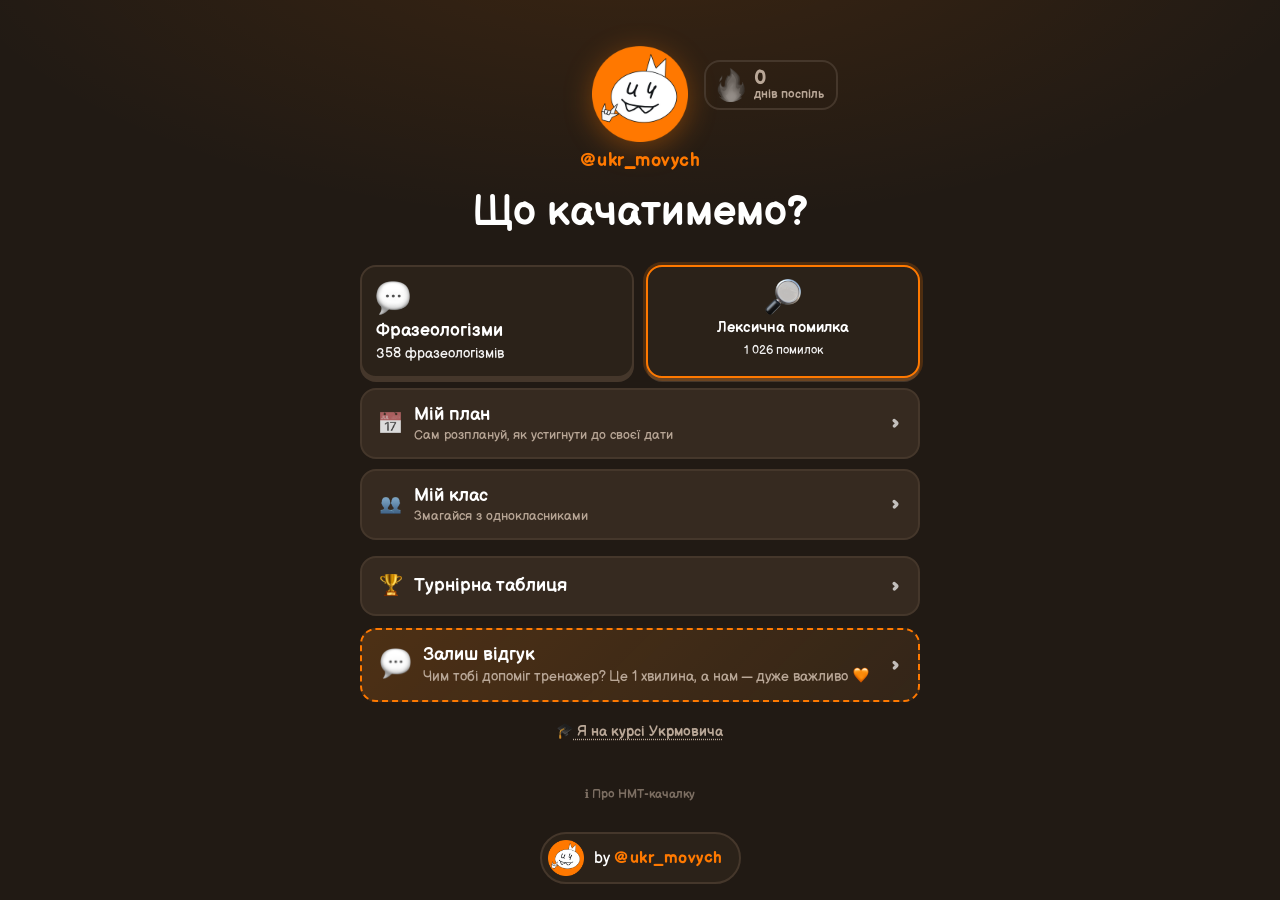
==== index.html @ c123d26d "Шкільна копія НМТ-качалки (фразеологізми й лексична помилка) Co-Authored-By: Claude Opus 5.5 <norepl" ====
<!DOCTYPE html>
<html lang="uk">
<head>
<script src="migrate.js?v=2"></script>
<script src="embed.js?v=20261108a"></script>

<!-- Google tag (gtag.js) -->
<script async src="https://www.googletagmanager.com/gtag/js?id=G-82WP0WEX34"></script>
<script>
  window.dataLayer = window.dataLayer || [];
  function gtag(){dataLayer.push(arguments);}
  gtag('js', new Date());

  gtag('config', 'G-82WP0WEX34');
</script>

<meta charset="UTF-8">
<meta name="google-site-verification" content="UQGJR2olIyMSD8CNBQt844eH-qum6Sc7DRYcRBpVgiw">
<meta name="google-site-verification" content="AZI6Sn9VLC-thI7vBT5KoqjL0RKLs9fznpUw0bc_Occ">
<meta name="viewport" content="width=device-width, initial-scale=1.0, viewport-fit=cover">
<meta name="theme-color" content="#211a14">
<title>НМТ-качалка — тренажери до НМТ: наголоси, лексичні помилки, фразеологізми, дати</title>
  <meta name="description" content="Безкоштовні тренажери до НМТ з української та історії: 233 наголоси, 1026 лексичних помилок, 602 іншомовні слова, 358 фразеологізмів, дати й персоналії. Гра сама нагадує, коли повторити.">
  <link rel="canonical" href="https://ukrmovych.duckdns.org/gym/">
  <meta property="og:type" content="website">
  <meta property="og:site_name" content="НМТ-качалка">
  <meta property="og:title" content="НМТ-качалка — усе, що треба зазубрити до НМТ, в одному телефоні">
  <meta property="og:description" content="Наголоси, лексичні помилки, іншомовні слова, фразеологізми, дати й персоналії з історії. Тренування, повторення вчасно, дуелі з друзями.">
  <meta property="og:url" content="https://ukrmovych.duckdns.org/gym/">
  <meta property="og:image" content="https://ukrmovych.duckdns.org/gym/og.png">
  <meta property="og:image:width" content="1200">
  <meta property="og:image:height" content="675">
  <meta property="og:locale" content="uk_UA">
  <meta name="twitter:card" content="summary_large_image">
  <script type="application/ld+json">{"@context":"https://schema.org","@type":"WebApplication","name":"НМТ-качалка","url":"https://ukrmovych.duckdns.org/gym/","applicationCategory":"EducationalApplication","operatingSystem":"Web, Telegram","inLanguage":"uk","isAccessibleForFree":true,"description":"Тренажери до НМТ з української мови та історії України: наголоси, лексичні помилки, іншомовні слова, фразеологізми, дати й персоналії.","author":{"@type":"Person","name":"ukr_movych"}}</script>
<link rel="icon" type="image/png" href="favicon.png">
<link rel="apple-touch-icon" href="apple-touch-icon.png">
<link rel="preload" href="fonts/balsamiq-sans-cyrillic-700-normal.woff2" as="font" type="font/woff2" crossorigin>
<script async src="https://telegram.org/js/telegram-web-app.js"></script>
<link rel="stylesheet" href="style.css?v=20261108z">
</head>
<body>

  <!-- Меню -->
  <main id="menu" class="screen">
    <div class="menu-logo">
      <img src="logo.png" alt="Логотип ukr_movych" width="96" height="96">
      <a class="handle" href="https://t.me/+GkBggS477tlmODQy" target="_blank" rel="noopener" data-tg-link>@ukr_movych</a>
    </div>
    <h1 class="title">Що качатимемо?</h1>

    <!-- Кнопки ігор малює script.js зі списку GAMES -->
    <button id="btn-rejoin" class="rejoin-btn" hidden>🔄 <span id="rejoin-label">Повернутися в гру · кімната</span> <b id="rejoin-code"></b></button>

    <div id="game-list" class="game-grid"></div>

    <script>
      // ⚡ меню з минулого запуску — одразу, поки вантажиться код (script.js: saveMenuCacheSoon; справжнє меню замінить його)
      try {
        var mcH = /[?&]newbie(&|=|$)/.test(location.search) ? "" : localStorage.getItem("menu_cache");
        if (mcH) {
          var gl = document.getElementById("game-list"); gl.innerHTML = mcH; gl.classList.add("from-cache");
          var slot = gl.querySelector(".myclass-slot"); if (slot) slot.remove(); // «Мій клас» тепер унизу, під «Мій план»
        } else {
          // перший запуск (меню ще не збережене) — напис і анімація збирання меню (script.js menuAssemble)
          document.body.classList.add("first-load");
          document.getElementById("game-list").insertAdjacentHTML("beforebegin", '<p class="gl-loading">Завантажуємо тобі тренажери<span>.</span><span>.</span><span>.</span></p>');
        }
      } catch (e) {}
    </script>
    <button id="btn-plan" class="leaders-btn myclass-btn plan-btn">
      <span aria-hidden="true">📅</span>
      <span class="myclass-label">Мій план<span class="myclass-sub">Сам розплануй, як устигнути до своєї дати</span></span>
      <span class="mode-arrow" aria-hidden="true">›</span>
    </button>

    <button id="btn-myclass" class="leaders-btn myclass-btn">
      <span aria-hidden="true">👥</span>
      <span class="myclass-label">Мій клас<span class="myclass-sub">Змагайся з однокласниками</span></span>
      <span class="mode-arrow" aria-hidden="true">›</span>
    </button>

    <button id="btn-leaders" class="leaders-btn">
      <span aria-hidden="true">🏆</span>
      <span>Турнірна таблиця</span>
      <span class="mode-arrow" aria-hidden="true">›</span>
    </button>

    <button id="btn-feedback" class="feedback-btn">
      <span class="feedback-btn-emoji" aria-hidden="true">💬</span>
      <span class="feedback-btn-text">
        <span id="feedback-btn-title" class="feedback-btn-title">Залиш відгук</span>
        <span id="feedback-btn-sub" class="feedback-btn-sub">Чим тобі допоміг тренажер? Це 1 хвилина, а нам — дуже важливо 🧡</span>
      </span>
      <span class="mode-arrow" aria-hidden="true">›</span>
    </button>
  </main>

  <!-- Відгук -->
  <main id="feedback-screen" class="screen" hidden>
    <header class="top-bar">
      <button id="btn-feedback-back" class="icon-btn" aria-label="В меню">‹ Меню</button>
      <h2 class="screen-title">Твій відгук</h2>
    </header>

    <form id="feedback-form" class="card feedback-card" novalidate>
      <p class="feedback-lead">
        Розкажи, як тобі цей тренажер? Що особливо хочеш виділити? 🧡
      </p>

      <div class="feedback-field">
        <span class="setup-label">Як тобі тренажер?</span>
        <div id="feedback-rating" class="feedback-rating" role="radiogroup" aria-label="Оцінка">
          <button type="button" data-rating="1" role="radio" aria-label="1 з 5">😕</button>
          <button type="button" data-rating="2" role="radio" aria-label="2 з 5">😐</button>
          <button type="button" data-rating="3" role="radio" aria-label="3 з 5">🙂</button>
          <button type="button" data-rating="4" role="radio" aria-label="4 з 5">😃</button>
          <button type="button" data-rating="5" role="radio" aria-label="5 з 5">🤩</button>
        </div>
      </div>

      <label class="feedback-field">
        <span class="setup-label">Твій відгук</span>
        <textarea id="feedback-text" rows="5" maxlength="2000"
          placeholder="Наприклад: «За тиждень вивчила всі наголоси, а дуелі з подругою — це взагалі топ!»"></textarea>
      </label>
      <div class="feedback-chips" aria-label="Підказки, з чого почати">
        <button type="button" class="chip">Найбільше сподобалось…</button>
        <button type="button" class="chip">До НМТ мені допомогло…</button>
        <button type="button" class="chip">Від інших тренажерів відрізняється тим, що…</button>
        <button type="button" class="chip">Раджу друзям, бо…</button>
      </div>

      <div class="feedback-field">
        <span class="setup-label">Хто ти?</span>
        <div id="feedback-role" class="seg seg-wrap" role="radiogroup" aria-label="Хто ти">
          <button type="button" data-role="student" role="radio">🎒 Учень / учениця</button>
          <button type="button" data-role="teacher" role="radio">👩‍🏫 Вчитель / ка</button>
          <button type="button" data-role="parent" role="radio">👨‍👩‍👧 Батьки</button>
          <button type="button" data-role="other" role="radio">✨ Інше</button>
        </div>
      </div>

      <label class="feedback-field">
        <span class="setup-label">Як тебе підписати? <span class="optional">(необов'язково)</span></span>
        <input id="feedback-name" type="text" maxlength="40" autocomplete="given-name" placeholder="Наприклад: Оля, 11 клас, Львів">
      </label>

      <label class="feedback-check">
        <input id="feedback-publish" type="checkbox" checked>
        <span>Можна показати мій відгук іншим (наприклад, на сторінці тренажера чи в соцмережах ukr_movych)</span>
      </label>

      <label id="feedback-contact-row" class="feedback-check" hidden>
        <input id="feedback-contact" type="checkbox">
        <span>Можна написати мені в Telegram (<span id="feedback-username"></span>), якщо будуть питання</span>
      </label>

      <p id="feedback-status" class="submit-status" role="status"></p>
      <button id="btn-feedback-send" class="btn-primary" type="submit">Надіслати відгук</button>
    </form>

    <section id="feedback-thanks" class="card feedback-card feedback-thanks" hidden>
      <div class="over-emoji" aria-hidden="true">🧡</div>
      <h3>Дякуємо!</h3>
      <p>Твій відгук уже в нас. Саме такі слова надихають робити тренажер ще кращим.</p>
      <button id="btn-feedback-done" class="btn-primary" type="button">Повернутися в меню</button>
    </section>
  </main>

  <!-- Гра -->
  <main id="game" class="screen" hidden>
    <header class="top-bar">
      <button id="btn-menu" class="icon-btn" aria-label="В меню">‹ Меню</button>
      <span id="lives" class="lives" aria-label="Життя"></span>
      <span id="score" class="score">0</span>
    </header>

    <div id="progress" class="progress" hidden>
      <div class="progress-track"><div id="progress-fill" class="progress-fill"></div></div>
      <p id="level-line" class="level-line" hidden></p>
    </div>

    <section class="card">
      <a class="brand-tag" href="https://t.me/+GkBggS477tlmODQy" target="_blank" rel="noopener" data-tg-link><img src="logo.png" alt="" width="28" height="28"><span>@ukr_movych</span></a>
      <p id="question" class="question"></p>
      <div id="sentence" class="sentence" hidden></div>
      <div id="answers" class="answers"></div>
      <p id="feedback" class="feedback" aria-live="polite"></p>
    </section>

    <div class="game-nav">
      <button id="btn-game-prev" class="btn-back" type="button" hidden>‹ Попереднє</button>
    </div>

    <p id="test-note" class="test-note" hidden>
      🧪 Розділ працює в тестовому режимі: деякі речення ще потребують доопрацювання.
    </p>

    <p id="hint" class="hint"></p>
  </main>

  <!-- Рандомний тест НМТ (PRO): логіка — nmt-test.js -->
  <main id="nmttest" class="screen" hidden>
    <header class="top-bar">
      <button id="btn-nmt-menu" class="icon-btn" aria-label="В меню">‹ Меню</button>
      <span id="nmt-score" class="score nmt-score">0 з 0</span>
      <button id="btn-nmt-finish" class="icon-btn">Завершити</button>
    </header>
    <section id="nmt-play" class="card nmt-card">
      <p id="nmt-review" class="nmt-review" hidden>👀 Попереднє завдання</p>
      <span id="nmt-topic" class="nmt-topic"></span>
      <div id="nmt-question" class="nmt-question"></div>
      <div id="nmt-answers" class="answers"></div>
      <p id="nmt-feedback" class="feedback" aria-live="polite"></p>
      <button id="btn-nmt-next" class="btn-primary" hidden>Наступне завдання →</button>
      <div class="nmt-nav">
        <button id="btn-nmt-prev" class="btn-back" type="button" hidden>‹ Попереднє</button>
        <button id="btn-nmt-return" class="btn-back" type="button" hidden>До поточного ›</button>
      </div>
      <p id="nmt-source" class="nmt-source"></p>
    </section>
    <section id="nmt-result" class="card nmt-card" hidden>
      <h2 class="nmt-result-title">Результат</h2>
      <p id="nmt-result-score" class="nmt-result-score"></p>
      <p id="nmt-result-best" class="nmt-result-best"></p>
      <h3 id="nmt-mistakes-title" class="nmt-mistakes-title">Помилки</h3>
      <div id="nmt-mistakes" class="nmt-mistakes"></div>
      <div class="over-actions">
        <button id="btn-nmt-again" class="btn-primary">Ще раз</button>
        <button id="btn-nmt-result-menu" class="btn-secondary">У меню</button>
      </div>
    </section>
  </main>

  <!-- Наголоси: вибір режиму -->
  <main id="modes" class="screen" hidden>
    <header class="top-bar">
      <button id="btn-modes-back" class="icon-btn" aria-label="В меню">‹ Меню</button>
      <h2 id="modes-title" class="screen-title">Наголоси</h2>
    </header>

    <p class="modes-lead">Обери режим</p>

    <!-- Спецтеми (доступ за посиланням з вебінару): які слова в марафоні й онлайн-іграх -->
    <div id="topic-picker" class="topic-picker" hidden></div>

    <!-- Тренування — першим, марафон — другим (власниця, 08.11.2026) -->
    <section id="groups-panel" class="mode-panel collapsible" data-panel="groups">
      <button class="mode-head mode-toggle" type="button" aria-expanded="false" aria-controls="groups-body">
        <span class="mode-num">1</span>
        <span class="mode-head-text">
          <span class="mode-title">🎯 Тренування</span>
          <span class="mode-desc">Групи по ~15 слів, без життів, з роботою над помилками</span>
          <span id="groups-progress" class="mode-progress"></span>
        </span>
        <span class="mode-chevron" aria-hidden="true">›</span>
      </button>
      <div id="groups-body" class="mode-body">
      <div id="group-list" class="group-grid"></div>
      <p class="group-legend">
        <span class="legend-item"><span class="legend-dot legend-new"></span> не розпочато</span>
        <span class="legend-item"><span class="legend-dot legend-mid"></span> є над чим попрацювати</span>
        <span class="legend-item"><span class="legend-dot legend-done"></span> вивчено</span>
        <span class="legend-item">блякне — знання згасають · 🔁 — час повторити</span>
      </p>
      </div>
    </section>

    <section class="mode-panel">
      <div class="mode-head">
        <span class="mode-num">2</span>
        <span class="mode-head-text">
          <span class="mode-title">🏁 Марафон</span>
          <span id="marathon-desc" class="mode-desc">Усі 233 слова · 3 життя · турнірна таблиця</span>
        </span>
      </div>
      <button id="btn-marathon" class="btn-primary mode-start">
        Почати марафон
        <span id="marathon-best" class="mode-best" data-best="naholosy"></span>
      </button>
      <button id="btn-marathon-endless" class="btn-secondary mode-start endless-start" hidden>
        ♾ Без обмеження життів
        <span class="mode-best">PRO · бали не йдуть у турнірну таблицю</span>
      </button>
    </section>

    <section class="mode-panel collapsible" data-panel="duel">
      <button class="mode-head mode-toggle" type="button" aria-expanded="false" aria-controls="duel-body">
        <span id="duel-num" class="mode-num">3</span>
        <span class="mode-head-text">
          <span class="mode-title">⚔️ Дуель</span>
          <span id="duel-desc" class="mode-desc">2–4 гравці: хто перший натисне правильний наголос</span>
        </span>
        <span class="mode-chevron" aria-hidden="true">›</span>
      </button>
      <div id="duel-body" class="mode-body">

      <div class="duel-setup">
        <div class="setup-controls">
          <div class="setup-row">
            <span class="setup-label">Гравців</span>
            <div id="duel-players" class="seg" role="radiogroup" aria-label="Кількість гравців">
              <button data-n="2" role="radio">2</button>
              <button data-n="3" role="radio">3</button>
              <button data-n="4" role="radio">4</button>
            </div>
          </div>
          <div class="setup-row">
            <span class="setup-label">Екран</span>
            <div id="duel-layout" class="seg" role="radiogroup" aria-label="Як лежить екран">
              <button data-layout="table" role="radio">📱 На столі</button>
              <button data-layout="wall" role="radio">🖥 На стіні</button>
            </div>
          </div>
          <div id="duel-teams-row" class="setup-row" hidden>
            <span class="setup-label">Гра</span>
            <div id="duel-teams" class="seg" role="radiogroup" aria-label="Кожен сам за себе чи командами">
              <button data-teams="0" role="radio">👤 Кожен сам</button>
              <button data-teams="1" role="radio">👥 Команди</button>
            </div>
          </div>
          <div class="setup-row">
            <span class="setup-label">Очок для перемоги</span>
            <div id="duel-target" class="seg" role="radiogroup" aria-label="До скількох очок">
              <button data-target="10" role="radio">10</button>
              <button data-target="20" role="radio">20</button>
              <button data-target="50" role="radio">50</button>
            </div>
          </div>
          <p id="duel-hint" class="setup-hint"></p>
        </div>
        <div id="duel-preview" class="duel-preview" aria-hidden="true"></div>
      </div>

      <button id="btn-duel" class="btn-primary">Почати дуель</button>
      </div>
    </section>

    <section id="online-panel" class="mode-panel collapsible" data-panel="online">
      <button class="mode-head mode-toggle" type="button" aria-expanded="false" aria-controls="online-body-panel">
        <span id="online-num" class="mode-num">4</span>
        <span class="mode-head-text">
          <span class="mode-title">🌐 Онлайн з друзями</span>
          <span id="online-desc" class="mode-desc">Кожен на своєму телефоні: дуель, спринт, гра для класу</span>
        </span>
        <span class="mode-chevron" aria-hidden="true">›</span>
      </button>
      <div id="online-body-panel" class="mode-body">
      <p class="mode-note">Створи кімнату й надішли друзям код, посилання або QR-код.</p>
      <div class="online-modes">
        <button class="online-mode-btn" data-mode="duel">
          <span class="om-title">⚔️ Онлайн-дуель</span>
          <span id="online-duel-desc" class="om-desc">Удвох. Однакове слово — хто правильно й швидше, тому бал</span>
        </button>
        <button class="online-mode-btn" data-mode="sprint">
          <span id="online-sprint-title" class="om-title">⏱ Спринт 60 секунд</span>
          <span id="online-sprint-desc" class="om-desc">2–10 гравців. Хто дасть більше правильних відповідей за хвилину</span>
        </button>
        <button class="online-mode-btn" data-mode="class">
          <span class="om-title">🏫 Гра для класу</span>
          <span class="om-desc">Учитель веде гру на проєкторі, учні відповідають з телефонів</span>
        </button>
      </div>
      <button id="btn-online-join" class="btn-secondary">🔑 Маю код — приєднатися</button>
      </div>
    </section>
  </main>

  <!-- Онлайн: вміст малює online.js -->
  <main id="online" class="screen" hidden>
    <header class="top-bar">
      <button id="btn-online-back" class="icon-btn" aria-label="Вийти">‹ Вийти</button>
      <h2 id="online-title" class="screen-title">Онлайн</h2>
    </header>
    <div id="online-body" class="online-body"></div>
  </main>

  <!-- Дуель: поле малює script.js (2–4 гравці, на столі або на стіні) -->
  <main id="duel" class="duel" hidden>
    <div id="duel-board" class="duel-board"></div>
  </main>

  <!-- Результат тренування -->
  <main id="train-over" class="screen" hidden>
    <section class="card over-card">
      <img class="over-logo" src="logo.png" alt="Логотип ukr_movych" width="80" height="80">
      <h2 id="train-title"></h2>
      <p class="over-score"><span id="train-score"></span></p>
      <p id="train-sub" class="over-best"></p>

      <div class="over-actions">
        <button id="btn-fix-mistakes" class="btn-primary"></button>
        <button id="btn-train-next" class="btn-primary"></button>
        <button id="btn-train-again" class="btn-secondary">Ще раз цю групу</button>
        <button id="btn-train-groups" class="btn-secondary over-small">До груп</button>
      </div>
    </section>

    <section id="train-mistakes" class="card mistakes" hidden>
      <h3>Слова для повторення</h3>
      <ul id="train-mistakes-list" class="mistakes-list"></ul>
    </section>
  </main>

  <!-- Кінець гри -->
  <main id="over" class="screen" hidden>
    <section class="card over-card">
      <img class="over-logo" src="logo.png" alt="Логотип ukr_movych" width="80" height="80">
      <h2>Гру закінчено!</h2>
      <p class="over-score"><span id="over-score">0</span></p>
      <p id="over-best" class="over-best"></p>
      <p id="over-class" class="over-class" hidden></p>

      <form id="submit-form" class="submit-form" hidden>
        <label for="player-name">Твоє ім'я для турнірної таблиці</label>
        <div class="submit-row">
          <input id="player-name" type="text" maxlength="20" autocomplete="nickname" placeholder="Наприклад, Оксана">
          <button type="submit" class="btn-primary btn-small">Зберегти</button>
        </div>
        <p id="submit-status" class="submit-status" aria-live="polite"></p>
      </form>

      <div class="over-actions">
        <button id="btn-again" class="btn-primary">Ще раз</button>
        <button id="btn-over-menu" class="btn-secondary">В меню</button>
      </div>
    </section>

    <section id="mistakes" class="card mistakes" hidden>
      <h3>Твої помилки</h3>
      <ul id="mistakes-list" class="mistakes-list"></ul>
    </section>
  </main>

  <!-- Турнірна таблиця -->
  <main id="leaders" class="screen" hidden>
    <header class="top-bar">
      <button id="btn-leaders-back" class="icon-btn" aria-label="В меню">‹ Меню</button>
      <h2 class="screen-title">Турнірна таблиця</h2>
    </header>

    <div class="tabs" role="tablist">
      <button class="tab active" data-game="naholosy" role="tab">Наголоси</button>
      <button class="tab" data-game="leksychna" role="tab">Лексична</button>
      <button class="tab" data-game="klychnyi" role="tab">Кличний</button>
    </div>

    <section class="card">
      <ol id="leaders-list" class="leaders-list"></ol>
      <p id="leaders-status" class="leaders-status"></p>
    </section>

    <button id="btn-leaders-play" class="btn-primary leaders-play">🏁 Грати</button>

    <button id="btn-leaders-class" class="leaders-btn myclass-btn">
      <span aria-hidden="true">👥</span>
      <span>Таблиця мого класу</span>
      <span class="mode-arrow" aria-hidden="true">›</span>
    </button>
  </main>

  <!-- 👥 Мій клас: логіка — myclass.js -->
  <main id="myclass" class="screen" hidden>
    <header class="top-bar">
      <button id="btn-myclass-back" class="icon-btn" aria-label="В меню">‹ Меню</button>
      <h2 class="screen-title">👥 Мій клас</h2>
    </header>
    <div id="myclass-body"></div>
  </main>

  <!-- Святкування -->
  <div id="celebrate" class="modal" hidden>
    <div class="modal-card">
      <div class="over-emoji" aria-hidden="true">🏆</div>
      <h2>Неймовірно!</h2>
      <p id="celebrate-text"></p>
      <button id="btn-continue" class="btn-primary">Грати далі</button>
      <a class="brand-tag brand-tag-bottom" href="https://t.me/+GkBggS477tlmODQy" target="_blank" rel="noopener" data-tg-link><img src="logo.png" alt="" width="28" height="28"><span>@ukr_movych</span></a>
    </div>
  </div>
  <div id="confetti" class="confetti" aria-hidden="true"></div>

  <!-- «Скоро» -->
  <div id="soon" class="modal" hidden>
    <div class="modal-card">
      <div class="over-emoji" aria-hidden="true">🚧</div>
      <h2 id="soon-title"></h2>
      <p>Скоро тут з'явиться топовий тренажер — слідкуй!</p>
      <a class="brand-tag brand-tag-soon" href="https://t.me/+GkBggS477tlmODQy" target="_blank" rel="noopener" data-tg-link><img src="logo.png" alt="" width="28" height="28"><span>@ukr_movych</span></a>
      <button id="btn-soon-ok" class="btn-primary">Чекаю!</button>
    </div>
  </div>

  <!-- Доступ до спецтеми за посиланням з вебінару -->
  <div id="topic-modal" class="modal" hidden>
    <div class="modal-card">
      <div id="topic-modal-emoji" class="over-emoji" aria-hidden="true">🎉</div>
      <h2 id="topic-modal-title"></h2>
      <p id="topic-modal-text"></p>
      <a id="btn-topic-open" class="btn-primary pro-buy" href="#" hidden>Відкрити в Telegram</a>
      <button id="btn-topic-go" class="btn-primary" hidden>До тренування →</button>
      <button id="btn-topic-close" class="btn-secondary">Закрити</button>
    </div>
  </div>

  <!-- «‹ Попереднє»: копія картки попереднього завдання (лише для перегляду) -->
  <div id="prev-modal" class="modal" hidden>
    <div class="modal-card prev-modal-card">
      <p class="nmt-review">👀 Попереднє завдання</p>
      <div id="prev-content" class="prev-content"></div>
      <button id="btn-prev-close" class="btn-secondary">До поточного ›</button>
    </div>
  </div>

  <div id="pro" class="modal" hidden>
    <div class="modal-card">
      <div class="pro-intro">
      <div class="over-emoji" aria-hidden="true">🦆</div>
      <h2 id="pro-title"></h2>
      <p id="pro-text"></p>
      </div>
      <a id="btn-pro-buy" class="btn-primary pro-buy" href="#" target="_blank" rel="noopener"></a>
      <button id="btn-pro-check" class="btn-secondary">Я вже в Спільноті ✓</button>
      <p id="pro-status" class="pro-status" aria-live="polite"></p>
      <button id="btn-pro-help" class="pro-help-link" type="button" hidden>Підписка є, а доступу немає?</button>
      <div id="pro-help" class="pro-help" hidden>
        <h2>Підписка є, а доступу немає?</h2>
        <p>Буває, що Telegram не дає автоматично додати тебе в канал. Напиши Укрмовичу — і тобі відкриють доступ вручну.</p>
        <textarea id="pro-help-text" maxlength="1000" rows="3" placeholder="Що сталося? (необов'язково)"></textarea>
        <button id="btn-pro-report" class="btn-primary">Повідомити Укрмовича</button>
      </div>
      <div id="pro-done" class="pro-help" hidden>
        <p>Дякуємо! Укрмович отримав твоє повідомлення 💛 З тобою зв'яжуться в Telegram якнайшвидше — протягом 24 годин.</p>
      </div>
      <button id="btn-pro-close" class="btn-secondary">Закрити</button>
    </div>
  </div>

  <!-- 🔎 Про качалку — текст для пошуку Google (власниця, 08.11.2026): згорнутий рядок унизу меню, розгортається натисканням -->
  <details class="seo-about">
    <summary>ℹ️ Про НМТ-качалку</summary>
    <p>Безкоштовні тренажери до НМТ з української мови та історії України: наголоси (усі 233 слова програми), лексичні помилки (1026 — у словосполученнях і реченнях, як на НМТ), іншомовні слова, фразеологізми, кличний відмінок, числівники, дати й персоналії з історії. Слова поділено на групи, а гра сама підказує, коли повторити вивчене, щоб до іспиту нічого не забулося. Можна змагатися з друзями й класом.</p>
    <p><a href="naholosy-nmt.html">Наголоси НМТ — повний перелік</a> · <a href="leksychni-pomylky-nmt.html">Лексичні помилки НМТ</a> · <a href="pamyat.html">Як працює забування</a></p>
  </details>

  <footer>
    <a class="brand" href="https://t.me/+GkBggS477tlmODQy" target="_blank" rel="noopener" data-tg-link>
      <img src="logo.png" alt="" width="36" height="36">
      <span>by <b>@ukr_movych</b></span>
    </a>
  </footer>

  <script src="mirror-config.js"></script>
  <script src="leaderboard-config.js?v=20261020a"></script>
  <script src="inshe-counts.js?v=20261108j"></script> <!-- числа «Іншого»: перераховує deploy.yml (tools/inshe-counts.js) -->
  <script type="text/plain" data-pro src="klychnyi-data.js?v=20261107v"></script>
  <script type="text/plain" data-pro src="chyslivnyky-data.js?v=20261107a"></script>
  <script type="text/plain" data-pro src="frazeo-data.js?v=20261107o"></script>
  <script type="text/plain" data-pro src="frazeo-nmt-data.js?v=20261108c"></script>
  <script type="text/plain" data-pro src="frazeo-options.js?v=20261108a"></script>
  <script type="text/plain" data-pro src="frazeo-s30.js?v=20261108c"></script> <!-- 💬 четвірки й по ~30 речень на фразеологізм -->
  <script src="topics.js?v=20261020a"></script>
  <script type="text/plain" data-pro src="slovospoluch-data.js?v=20261108i"></script>
  <script type="text/plain" data-code src="slovo-free-data.js?v=20261108f"></script>
  <script type="text/plain" data-pro src="leks-data.js?v=202611081900"></script>
  <script type="text/plain" data-pro src="inshomovni-data.js?v=20261107q"></script>
  <script type="text/plain" data-pro src="inshomovni-notes.js?v=20261105b"></script>
  <script type="text/plain" data-code src="klych-rules.js?v=20261107v"></script>
  <script type="text/plain" data-code src="script.js?v=20261108v"></script>
  <script type="text/plain" data-code src="bot-gate.js?v=20261108b"></script> <!-- 🤖 мініапка — лише підписаним на @ukrmovych_bot -->
  <script type="text/plain" data-code src="slovospoluch.js?v=20261107a"></script>
  <script type="text/plain" data-code src="inshomovni.js?v=20261108b"></script>
  <script type="text/plain" data-code src="groups.js?v=20261108d"></script>
  <script type="text/plain" data-code src="memory.js?v=20261108d"></script>
  <script type="text/plain" data-code src="group-tree.js?v=20261108b"></script>
  <script type="text/plain" data-code src="leks-free-data.js?v=20261108f"></script>
  <script type="text/plain" data-code src="leks.js?v=20261108c"></script>
  <script type="text/plain" data-code src="leks-menu.js?v=20261108a"></script> <!-- 🔎 одна плитка «Лексична помилка» → вибір -->
  <script type="text/plain" data-code src="streak.js?v=20261108d"></script> <!-- 🔥 вогник — дні поспіль -->
  <script type="text/plain" data-code src="countdown.js?v=20261108f"></script> <!-- 🚀 відлік до відкриття 15.11 20:30 -->
  <script type="text/plain" data-code src="inshe.js?v=20261108h"></script>
  <script type="text/plain" data-code src="feedback-reply.js?v=20261101a"></script>
  <script type="text/plain" data-code src="game-time.js?v=20261104a"></script>
  <script type="text/plain" data-code src="course.js?v=20261104b"></script>
  <script type="text/plain" data-code src="course-sync.js?v=20261107b"></script>
  <script type="text/plain" data-code src="online.js?v=20261108b"></script>
  <script type="text/plain" data-code src="nmt-test.js?v=20261107i"></script>
  <script type="text/plain" data-code src="myclass.js?v=20261108g"></script>
  <script type="text/plain" data-code src="upsell.js?v=20261108c"></script>
  <script type="text/plain" data-code src="snapshot.js?v=20261108a"></script>
  <script type="text/plain" data-code src="tester.js?v=20261104b"></script>
  <script type="text/plain" data-code src="pro-devices.js?v=20261104a"></script>
  <script type="text/plain" data-code src="plan.js?v=20261105f"></script>
  <script type="text/plain" data-code src="wordlist.js?v=20261108c"></script>
  <script type="text/plain" data-code src="hw-mode.js?v=20261108e"></script>
  <script type="text/plain" data-code src="hw-debt.js?v=20261108c"></script>
  <script type="text/plain" data-code src="go.js?v=20261108d"></script>
  <script type="text/plain" data-code src="demo/groups.js?v=20261107a"></script>
  <script type="text/plain" data-code src="demo.js?v=20261107q"></script>
  <script type="text/plain" data-code src="free-nudge.js?v=20261107a"></script>
  <script type="text/plain" data-code src="leaders-play.js?v=20261107a"></script> <!-- 🏁 «Грати» в турнірній таблиці --> <!-- 🦆 заклики до Спільноти в безкоштовних іграх -->
  <!-- 🔒 loader.js вантажить скрипти вище по черзі; дані PRO-ігор — лише тим, кому можна (функція pro-data) -->
  <script src="emoji.js?v=20261108c"></script> <!-- 😀 смайлики як у Telegram (на iPhone/Mac — рідні) -->
  <script src="loader.js?v=20261108l"></script>

</body>
</html>
---- style.css ----
/* Шрифт з кирилицею (Comic Neue її не має, тому на телефонах був стандартний шрифт) */
@font-face {
  font-family: 'Balsamiq Sans';
  font-style: normal;
  font-weight: 400;
  font-display: swap;
  src: url(fonts/balsamiq-sans-cyrillic-400-normal.woff2) format('woff2');
  unicode-range: U+0301, U+0400-045F, U+0490-0491, U+04B0-04B1, U+2116;
}
@font-face {
  font-family: 'Balsamiq Sans';
  font-style: normal;
  font-weight: 700;
  font-display: swap;
  src: url(fonts/balsamiq-sans-cyrillic-700-normal.woff2) format('woff2');
  unicode-range: U+0301, U+0400-045F, U+0490-0491, U+04B0-04B1, U+2116;
}
@font-face {
  font-family: 'Balsamiq Sans';
  font-style: normal;
  font-weight: 400;
  font-display: swap;
  src: url(fonts/balsamiq-sans-latin-400-normal.woff2) format('woff2');
  unicode-range: U+0000-00FF, U+0131, U+0152-0153, U+02BB-02BC, U+02C6, U+02DA, U+02DC, U+0304, U+0308, U+0329, U+2000-206F, U+20AC, U+2122, U+2191, U+2193, U+2212, U+2215, U+FEFF, U+FFFD;
}
@font-face {
  font-family: 'Balsamiq Sans';
  font-style: normal;
  font-weight: 700;
  font-display: swap;
  src: url(fonts/balsamiq-sans-latin-700-normal.woff2) format('woff2');
  unicode-range: U+0000-00FF, U+0131, U+0152-0153, U+02BB-02BC, U+02C6, U+02DA, U+02DC, U+0304, U+0308, U+0329, U+2000-206F, U+20AC, U+2122, U+2191, U+2193, U+2212, U+2215, U+FEFF, U+FFFD;
}

:root {
  --bg: #211a14;
  --surface: #2b2219;
  --surface-2: #362a20;
  --line: #45372b;
  --brown: #574435;
  --orange: #FF7900;
  --orange-dark: #d96700;
  --green: #4CAF50;
  --red: #e0533d;
  --text: #ffffff;
  --muted: #b9a797;
  --radius: 16px;
  --font: 'Balsamiq Sans', 'Comic Sans MS', 'Comic Neue', system-ui, sans-serif;
}

*,
*::before,
*::after {
  box-sizing: border-box;
}

html {
  -webkit-text-size-adjust: 100%;
}

body {
  margin: 0;
  min-height: 100vh;
  min-height: 100dvh;
  display: flex;
  flex-direction: column;
  align-items: center;
  padding:
    max(16px, env(safe-area-inset-top))
    max(16px, env(safe-area-inset-right))
    max(16px, env(safe-area-inset-bottom))
    max(16px, env(safe-area-inset-left));
  background:
    radial-gradient(ellipse 80% 50% at 50% -10%, rgba(255, 121, 0, 0.12), transparent 70%),
    var(--bg);
  color: var(--text);
  font-family: var(--font);
  font-weight: 700;
  -webkit-tap-highlight-color: transparent;
  /* заборона виділення й копіювання тексту */
  -webkit-user-select: none;
  user-select: none;
  -webkit-touch-callout: none;
}

input,
textarea {
  -webkit-user-select: text;
  user-select: text;
}

img {
  -webkit-user-drag: none;
}

.loading {
  display: block;
  text-align: center;
  color: var(--muted);
  animation: pulse 1.2s ease-in-out infinite;
}

@keyframes pulse {
  50% { opacity: 0.4; }
}

[hidden] {
  display: none !important;
}

button {
  font: inherit;
  color: inherit;
  border: none;
  cursor: pointer;
  touch-action: manipulation;
  -webkit-user-select: none;
  user-select: none;
}

button:focus-visible {
  outline: 3px solid var(--orange);
  outline-offset: 3px;
}

.screen {
  width: 100%;
  max-width: 560px;
  flex: 1 0 auto;
  display: flex;
  flex-direction: column;
  animation: fade-in 0.25s ease-out;
}

/* ---------- Меню ---------- */

#menu {
  justify-content: center;
  padding-bottom: 8vh;
}

.title {
  margin: 0 0 28px;
  font-size: clamp(30px, 8vw, 42px);
  line-height: 1.15;
  text-align: center;
}

/* Сітка ігор: «Наголоси» на всю ширину, решта — плитки по 2 (на компі по 3) */
.game-grid {
  display: grid;
  grid-template-columns: repeat(2, minmax(0, 1fr));
  gap: 12px;
}

@media (min-width: 520px) {
  .game-grid {
    grid-template-columns: repeat(3, minmax(0, 1fr));
  }
}

.game-tile {
  position: relative;
  display: flex;
  flex-direction: column;
  align-items: flex-start;
  gap: 6px;
  min-height: 112px;
  padding: 14px;
  text-align: left;
  background: var(--surface);
  border: 2px solid var(--line);
  border-radius: var(--radius);
  box-shadow: 0 4px 0 var(--line);
  transition: transform 0.12s ease, box-shadow 0.12s ease, border-color 0.15s ease;
}

.game-tile:active {
  transform: translateY(3px);
  box-shadow: 0 1px 0 var(--line);
}

.tile-icon {
  font-size: 28px;
  line-height: 1;
}

.tile-name {
  /* на вузьких екранах шрифт трохи менший, щоб довгі слова не розривались */
  font-size: clamp(14px, 4.4vw, 18px);
  line-height: 1.15;
  overflow-wrap: break-word;
}

.game-tile .badge {
  position: absolute;
  top: 10px;
  right: 10px;
}

.game-tile.featured {
  grid-column: 1 / -1;
  flex-direction: row;
  align-items: center;
  gap: 14px;
  min-height: 0;
  padding: 18px 20px;
  background: var(--orange);
  border-color: var(--orange);
  box-shadow: 0 6px 0 var(--orange-dark);
}

.game-tile.featured:active {
  box-shadow: 0 3px 0 var(--orange-dark);
}

.game-tile.featured .tile-icon {
  font-size: 32px;
}

.game-tile.featured .tile-name {
  flex: 1;
  min-width: 0;
  font-size: 24px;
  overflow-wrap: normal;
}

.game-tile.featured .mode-best {
  white-space: nowrap;
}

.game-tile.featured .mode-best {
  opacity: 0.9;
}

/* Ще не готові ігри — приглушені */
.game-tile.is-soon {
  background: transparent;
  border-style: dashed;
  box-shadow: none;
  color: var(--muted);
}

.game-tile.is-soon .tile-icon {
  filter: grayscale(0.6);
  opacity: 0.7;
}

.mode-best {
  font-size: 14px;
  font-weight: 400;
  opacity: 0.8;
}

.mode-best:empty {
  display: none;
}

.mode-arrow {
  font-size: 28px;
  line-height: 1;
  opacity: 0.7;
}

.badge {
  display: inline-block;
  padding: 2px 9px;
  border-radius: 999px;
  background: var(--brown);
  color: #fff;
  font-size: 13px;
}

.badge-beta {
  background: #2f6b33;
}

.badge-pro {
  background: linear-gradient(135deg, #f2b705, #e07a10);
  color: #fff;
  font-weight: 700;
}

/* Турнірна таблиця — окремо від ігор */
.leaders-btn {
  display: flex;
  align-items: center;
  gap: 12px;
  width: 100%;
  margin-top: 16px;
  padding: 14px 18px;
  background: var(--surface-2);
  border: 2px solid var(--line);
  border-radius: var(--radius);
  font-size: 18px;
  text-align: left;
}

.leaders-btn span:nth-child(2) {
  flex: 1;
}

.brand-tag-soon {
  margin: -8px 0 18px;
}

/* ---------- Верхня панель ---------- */

.top-bar {
  display: flex;
  align-items: center;
  gap: 12px;
  margin-bottom: 16px;
}

.icon-btn {
  padding: 8px 14px;
  border-radius: 999px;
  background: var(--brown);
  font-size: 15px;
}

.lives {
  flex: 1;
  text-align: center;
  font-size: 22px;
  letter-spacing: 2px;
}

.lives .heart {
  display: inline-block;
  transition: opacity 0.3s ease, filter 0.3s ease, transform 0.3s ease;
}

.lives .heart.lost {
  opacity: 0.25;
  filter: grayscale(1);
  transform: scale(0.8);
}

.lives.hit {
  animation: shake 0.4s ease;
}

.score {
  min-width: 56px;
  padding: 8px 14px;
  border-radius: 999px;
  background: var(--surface-2);
  text-align: center;
  font-size: 18px;
}

.score::before {
  content: '⭐ ';
}

.score.bump {
  animation: bump 0.3s ease;
}

/* ---------- Картка з питанням ---------- */

.card {
  padding: 24px 20px;
  background: var(--surface);
  border: 2px solid var(--line);
  border-radius: 22px;
}

.question {
  margin: 0 0 20px;
  text-align: center;
  font-size: 20px;
  color: var(--muted);
}

.answers {
  display: grid;
  gap: 12px;
}

/* Варіанти наголосу */
.answer {
  display: flex;
  flex-direction: column;
  align-items: center;
  justify-content: center;
  gap: 2px;
  width: 100%;
  min-height: 64px;
  padding: 14px 18px;
  background: var(--surface-2);
  border: 2px solid var(--line);
  border-radius: var(--radius);
  font-size: 28px;
  letter-spacing: 0.5px;
  box-shadow: 0 4px 0 var(--line);
  transition: transform 0.1s ease, box-shadow 0.1s ease, background-color 0.15s ease, border-color 0.15s ease;
}

.answer:active {
  transform: translateY(3px);
  box-shadow: 0 1px 0 var(--line);
}

.answer .stress {
  color: var(--orange);
}

.answer .note {
  font-size: 15px;
  font-weight: 400;
  color: var(--muted);
  letter-spacing: 0;
}

@media (hover: hover) {
  .answer:hover,
  .chip:hover,
  .ok-btn:hover {
    border-color: var(--orange);
  }

  .game-tile:not(.featured):hover,
  .leaders-btn:hover {
    border-color: var(--orange);
  }
}

/* ---------- Лексична помилка ---------- */

.sentence {
  margin-bottom: 18px;
  line-height: 1.25;
  text-align: left;
}

.chip {
  display: inline-block;
  margin: 3px 1px;
  padding: 5px 7px;
  background: transparent;
  border: 2px solid transparent;
  border-radius: 10px;
  font-size: 20px;
  font-weight: 400;
  transition: background-color 0.15s ease, border-color 0.15s ease;
}

.ok-btn {
  width: 100%;
  min-height: 56px;
  padding: 12px 18px;
  background: var(--surface-2);
  border: 2px solid var(--line);
  border-radius: var(--radius);
  font-size: 20px;
  box-shadow: 0 4px 0 var(--line);
}

/* ---------- Стани відповідей ---------- */

.correct,
.answer.correct,
.ok-btn.correct {
  background-color: var(--green);
  border-color: var(--green);
  box-shadow: 0 4px 0 #3a8a3e;
}

.chip.correct {
  box-shadow: none;
}

.correct .stress,
.correct .note {
  color: #fff;
}

.wrong {
  background-color: var(--red);
  border-color: var(--red);
  box-shadow: 0 4px 0 #a63a2a;
  animation: shake 0.4s ease;
}

.chip.wrong {
  box-shadow: none;
}

.dim {
  opacity: 0.45;
}

.blink {
  animation: blink 0.5s linear infinite;
}

.strikethrough {
  text-decoration: line-through;
  text-decoration-thickness: 2px;
}

.feedback {
  min-height: 1.4em;
  margin: 16px 0 0;
  text-align: center;
  font-size: 17px;
  color: var(--muted);
}

.feedback.good {
  color: var(--green);
}

.feedback.bad {
  color: var(--red);
}

.hint {
  margin: 14px 0 0;
  text-align: center;
  font-size: 13px;
  font-weight: 400;
  color: var(--muted);
  opacity: 0.7;
}

@media (hover: none) {
  .hint {
    display: none;
  }
}

/* ---------- Кінець гри ---------- */

#over {
  justify-content: center;
  padding-bottom: 8vh;
}

.over-card {
  text-align: center;
}

.over-emoji {
  font-size: 48px;
}

.over-card h2 {
  margin: 8px 0 4px;
  font-size: 28px;
}

.over-score {
  margin: 8px 0;
  font-size: 64px;
  line-height: 1;
  color: var(--orange);
}

.over-best {
  margin: 0 0 24px;
  color: var(--muted);
}

.over-actions {
  display: grid;
  gap: 12px;
}

.btn-primary,
.btn-secondary {
  width: 100%;
  padding: 16px;
  border-radius: var(--radius);
  font-size: 20px;
  transition: transform 0.1s ease, box-shadow 0.1s ease;
}

.btn-primary {
  background: var(--orange);
  box-shadow: 0 5px 0 var(--orange-dark);
}

.btn-primary:active {
  transform: translateY(3px);
  box-shadow: 0 2px 0 var(--orange-dark);
}

.btn-secondary {
  background: var(--brown);
}

/* ---------- Логотип і підпис ---------- */

.menu-logo {
  display: flex;
  flex-direction: column;
  align-items: center;
  gap: 8px;
  margin-bottom: 18px;
}

.menu-logo img {
  width: 96px;
  height: 96px;
  filter: drop-shadow(0 6px 14px rgba(255, 121, 0, 0.35));
}

.handle {
  color: var(--orange);
  font-size: 18px;
  letter-spacing: 0.5px;
}

/* Плашка з логотипом у картці гри — щоб її було видно на скриншотах */
.brand-tag {
  display: flex;
  align-items: center;
  justify-content: center;
  gap: 8px;
  margin: -6px 0 14px;
  color: var(--orange);
  font-size: 16px;
  letter-spacing: 0.5px;
}

.brand-tag img {
  width: 28px;
  height: 28px;
}

.brand-tag-bottom {
  margin: 18px 0 0;
}

.over-logo {
  width: 80px;
  height: 80px;
  filter: drop-shadow(0 6px 14px rgba(255, 121, 0, 0.35));
}

.brand {
  display: flex;
  align-items: center;
  gap: 10px;
  margin-top: 28px;
  padding: 6px 16px 6px 6px;
  border-radius: 999px;
  background: var(--surface);
  border: 2px solid var(--line);
  color: var(--text);
  font-size: 16px;
  font-weight: 400;
  letter-spacing: 0.5px;
}

.brand img {
  width: 36px;
  height: 36px;
}

.brand b {
  color: var(--orange);
}

/* ---------- Анімації ---------- */

@keyframes blink {
  50% { background-color: #e6c200; border-color: #e6c200; }
}

@keyframes shake {
  0%, 100% { transform: translateX(0); }
  25% { transform: translateX(-6px); }
  75% { transform: translateX(6px); }
}

@keyframes bump {
  50% { transform: scale(1.15); }
}

@keyframes fade-in {
  from { opacity: 0; transform: translateY(6px); }
  to { opacity: 1; transform: none; }
}

@media (prefers-reduced-motion: reduce) {
  *,
  *::before,
  *::after {
    animation-duration: 0.01ms !important;
    animation-iteration-count: 1 !important;
    transition-duration: 0.01ms !important;
  }
}

/* Маленькі телефони */
@media (max-width: 360px) {
  .answer {
    font-size: 24px;
  }

  .chip {
    font-size: 18px;
  }
}

/* ---------- Прогрес (Наголоси) ---------- */

.progress {
  margin: -4px 0 16px;
}

.progress-track {
  height: 10px;
  border-radius: 999px;
  background: var(--surface-2);
  overflow: hidden;
}

.progress-fill {
  width: 0;
  height: 100%;
  border-radius: inherit;
  background: linear-gradient(90deg, var(--orange-dark), var(--orange));
  transition: width 0.4s ease;
}

.progress.done .progress-fill {
  background: linear-gradient(90deg, #3a8a3e, var(--green));
}

/* ---------- Помилки після гри ---------- */

.mistakes {
  margin-top: 16px;
}

.mistakes h3 {
  margin: 0 0 12px;
  font-size: 20px;
  text-align: center;
}

.mistakes-list {
  margin: 0;
  padding: 0;
  list-style: none;
  display: grid;
  gap: 10px;
}

.mistakes-list li {
  display: flex;
  flex-wrap: wrap;
  align-items: baseline;
  justify-content: center;
  gap: 6px 12px;
  padding: 12px;
  border-radius: 12px;
  background: var(--surface-2);
  font-size: 22px;
}

.mistakes-list .was {
  color: var(--red);
  text-decoration: line-through;
  font-size: 18px;
}

.mistakes-list .arrow {
  color: var(--muted);
  font-size: 18px;
}

.mistakes-list .right .stress {
  color: var(--green);
}

.mistakes-list .note {
  margin-left: 6px;
  font-size: 14px;
  font-weight: 400;
  color: var(--muted);
}

.mistakes-list .sentence-mistake {
  display: block;
  width: 100%;
  font-size: 16px;
  font-weight: 400;
  line-height: 1.4;
  text-align: left;
}

.mistakes-list .sentence-mistake mark {
  padding: 0 3px;
  border-radius: 4px;
  background: var(--green);
  color: #fff;
}

/* ---------- Форма для таблиці ---------- */

.submit-form {
  margin: 0 0 20px;
  text-align: left;
}

.submit-form label {
  display: block;
  margin-bottom: 8px;
  font-size: 15px;
  color: var(--muted);
}

.submit-row {
  display: flex;
  gap: 8px;
}

.submit-row input {
  flex: 1;
  min-width: 0;
  padding: 12px 14px;
  border: 2px solid var(--line);
  border-radius: 12px;
  background: var(--bg);
  color: var(--text);
  font: inherit;
  font-size: 18px;
}

.submit-row input:focus {
  outline: none;
  border-color: var(--orange);
}

.btn-small {
  width: auto;
  padding: 12px 16px;
  font-size: 17px;
}

.submit-status {
  min-height: 1.2em;
  margin: 8px 0 0;
  font-size: 15px;
  font-weight: 400;
  color: var(--muted);
}

.submit-status.good {
  color: var(--green);
}

.submit-status.bad {
  color: var(--red);
}

/* ---------- Турнірна таблиця ---------- */

.screen-title {
  flex: 1;
  margin: 0;
  font-size: 22px;
  text-align: center;
  padding-right: 70px;
}

.tabs {
  display: grid;
  grid-auto-flow: column;
  grid-auto-columns: 1fr;
  gap: 6px;
  margin-bottom: 14px;
  padding: 5px;
  border-radius: 14px;
  background: var(--surface);
}

.tab {
  padding: 10px 6px;
  border-radius: 10px;
  background: transparent;
  font-size: 15px;
  color: var(--muted);
}

.tab.active {
  background: var(--orange);
  color: #fff;
}

.leaders-list {
  margin: 0;
  padding: 0;
  list-style: none;
  counter-reset: place;
}

.leaders-list li {
  counter-increment: place;
  display: flex;
  align-items: center;
  gap: 12px;
  padding: 10px 4px;
  border-bottom: 1px solid var(--line);
  font-size: 18px;
}

.leaders-list li:last-child {
  border-bottom: none;
}

.leaders-list li::before {
  content: counter(place);
  min-width: 32px;
  height: 32px;
  display: grid;
  place-items: center;
  border-radius: 50%;
  background: var(--surface-2);
  font-size: 15px;
}

.leaders-list li:nth-child(1)::before { background: #d4a017; }
.leaders-list li:nth-child(2)::before { background: #8d8d8d; }
.leaders-list li:nth-child(3)::before { background: #a0522d; }

.leaders-list .name {
  flex: 1;
  min-width: 0;
  overflow: hidden;
  text-overflow: ellipsis;
  white-space: nowrap;
}

.leaders-list .points {
  color: var(--orange);
}

.leaders-list li.me {
  background: rgba(255, 121, 0, 0.1);
  border-radius: 10px;
}

.leaders-status {
  margin: 8px 0 0;
  text-align: center;
  font-weight: 400;
  color: var(--muted);
}

.leaders-status:empty {
  display: none;
}

/* ---------- Святкування ---------- */

.modal {
  position: fixed;
  inset: 0;
  z-index: 20;
  display: grid;
  place-items: center;
  padding: 16px;
  background: rgba(20, 15, 11, 0.75);
  animation: fade-in 0.25s ease-out;
}

.modal-card {
  width: 100%;
  max-width: 400px;
  padding: 28px 22px;
  border: 2px solid var(--orange);
  border-radius: 22px;
  background: var(--surface);
  text-align: center;
  animation: pop 0.4s ease-out;
}

.modal-card h2 {
  margin: 8px 0;
  font-size: 30px;
}

.modal-card p {
  margin: 0 0 22px;
  font-size: 18px;
  line-height: 1.4;
  color: var(--muted);
}

/* Вікно PRO-підписки */
#pro .modal-card > button,
#pro .pro-buy {
  display: block;
  margin-top: 12px;
}

.pro-buy {
  text-align: center;
  color: inherit;
  text-decoration: none;
  box-sizing: border-box;
}

#pro .pro-status {
  margin: 12px 0 0;
  font-size: 16px;
}

#pro .pro-status:empty {
  display: none;
}

/* Форма звернення: лише вона, вгорі екрана */
#pro {
  overflow-y: auto;
}

#pro.pro-form {
  align-items: start;
}

#pro.pro-form .pro-intro,
#pro.pro-form #btn-pro-buy,
#pro.pro-form #btn-pro-check,
#pro.pro-form #btn-pro-help {
  display: none;
}

#pro .pro-help h2 {
  margin: 0 0 10px;
  font-size: 24px;
  text-align: center;
}

.pro-help-link {
  display: block;
  margin: 14px auto 0;
  background: none;
  color: var(--muted);
  font-size: 16px;
  text-decoration: underline;
}

.pro-help {
  margin-top: 16px;
  text-align: left;
}

#pro .pro-help p {
  margin: 0 0 12px;
  font-size: 16px;
}

.pro-help textarea {
  width: 100%;
  box-sizing: border-box;
  padding: 12px;
  border: 2px solid var(--line);
  border-radius: 12px;
  background: var(--surface-2);
  color: var(--text);
  font: inherit;
  font-size: 16px;
  resize: vertical;
}

.confetti {
  position: fixed;
  inset: 0;
  z-index: 30;
  overflow: hidden;
  pointer-events: none;
}

.confetti i {
  position: absolute;
  top: -20px;
  width: 10px;
  height: 14px;
  border-radius: 2px;
  animation: fall linear forwards;
}

@keyframes fall {
  to { transform: translate3d(var(--dx), 110vh, 0) rotate(var(--rot)); }
}

@keyframes pop {
  from { transform: scale(0.8); opacity: 0; }
  to { transform: scale(1); opacity: 1; }
}

/* ---------- Тестовий режим ---------- */

.test-note {
  margin: 16px 0 0;
  padding: 10px 14px;
  border: 2px dashed var(--brown);
  border-radius: 12px;
  background: rgba(87, 68, 53, 0.25);
  color: var(--muted);
  font-size: 14px;
  font-weight: 400;
  line-height: 1.35;
  text-align: center;
}

/* Маленькі телефони: компактніша шапка меню, щоб влізло більше ігор */
@media (max-width: 380px) {
  .menu-logo img {
    width: 72px;
    height: 72px;
  }

  .title {
    margin-bottom: 20px;
  }

  .game-tile {
    min-height: 100px;
    padding: 12px;
  }


  .game-tile.featured .tile-name {
    font-size: 22px;
  }
}

/* ---------- Наголоси: режими й групи ---------- */

#modes .screen-title {
  padding-right: 70px;
}

.modes-lead {
  margin: 0 0 12px;
  color: var(--muted);
  font-size: 16px;
  text-align: center;
}

/* Два режими — дві однакові за виглядом панелі з помаранчевою рамкою */
.mode-panel {
  margin-bottom: 16px;
  padding: 16px;
  border: 2px solid var(--orange);
  border-radius: 20px;
  background: var(--surface);
}

.mode-head {
  display: flex;
  align-items: flex-start;
  gap: 12px;
  margin-bottom: 14px;
}

.mode-num {
  flex: none;
  display: grid;
  place-items: center;
  width: 30px;
  height: 30px;
  border-radius: 50%;
  background: var(--orange);
  font-size: 16px;
}

.mode-head-text {
  display: flex;
  flex-direction: column;
  gap: 4px;
}

.mode-title {
  font-size: 20px;
  line-height: 1.2;
}

.mode-desc {
  color: var(--muted);
  font-size: 14px;
  font-weight: 400;
  line-height: 1.35;
}

.mode-start {
  display: flex;
  flex-direction: column;
  align-items: center;
  gap: 2px;
}

.mode-start .mode-best {
  font-size: 13px;
}

.group-grid {
  display: grid;
  grid-template-columns: repeat(3, minmax(0, 1fr));
  gap: 10px;
}

@media (min-width: 560px) {
  .group-grid {
    grid-template-columns: repeat(5, minmax(0, 1fr));
  }
}

.group-tile {
  /* --h: відтінок від жовтого (45) до жовто-зеленого (100), --p: прогрес 0…1.
     Чистий зелений — лише для вивчених груп */
  --h: 45;
  --p: 0;
  position: relative;
  overflow: hidden;
  display: flex;
  flex-direction: column;
  align-items: center;
  justify-content: center;
  gap: 4px;
  min-height: 76px;
  padding: 10px 6px;
  background: var(--surface);
  border: 2px solid var(--line);
  border-radius: 14px;
  box-shadow: 0 4px 0 var(--line);
  transition: transform 0.1s ease, box-shadow 0.1s ease, border-color 0.15s ease;
}

.group-tile:active {
  transform: translateY(3px);
  box-shadow: 0 1px 0 var(--line);
}

.group-label {
  font-size: 20px;
  white-space: nowrap;
}

.group-info {
  font-size: 13px;
  font-weight: 400;
  color: var(--muted);
}

/* Уже пробував: фон і рамка від жовтого до зеленого залежно від результату */
.group-tile.tried {
  background: hsla(var(--h), 65%, 42%, calc(0.12 + 0.2 * var(--p)));
  border-color: hsl(var(--h), 65%, 45%);
  box-shadow: 0 4px 0 hsl(var(--h), 55%, 30%);
}

.group-tile.tried .group-info {
  color: hsl(var(--h), 75%, 65%);
}

/* Смужка прогресу внизу плитки */
.group-tile.tried::after {
  content: '';
  position: absolute;
  left: 0;
  bottom: 0;
  height: 4px;
  width: calc(var(--p) * 100%);
  background: hsl(var(--h), 70%, 50%);
}

.group-tile.mastered {
  background: var(--green);
  border-color: var(--green);
  box-shadow: 0 4px 0 #3a8a3e;
}

.group-tile.mastered .group-info {
  color: #fff;
}

.group-legend {
  display: flex;
  flex-wrap: wrap;
  align-items: center;
  justify-content: center;
  gap: 4px 6px;
  margin: 14px 0 0;
  color: var(--muted);
  font-size: 12px;
  font-weight: 400;
}

.legend-item {
  white-space: nowrap;
}

.legend-dot {
  display: inline-block;
  vertical-align: -1px;
  width: 12px;
  height: 12px;
  margin-left: 6px;
  border-radius: 4px;
  border: 2px solid var(--line);
}

.legend-new {
  background: var(--surface);
}

.legend-mid {
  background: linear-gradient(90deg, hsl(45, 65%, 45%), hsl(100, 65%, 45%));
  border-color: transparent;
}

.legend-done {
  background: var(--green);
  border-color: transparent;
}

@media (hover: hover) {
  .group-tile:hover {
    border-color: var(--orange);
  }
}

/* ---------- Підпис на плитці гри ---------- */

.tile-sub {
  display: block;
  margin-top: 4px;
  font-size: 14px;
  font-weight: 400;
  opacity: 0.95;
}

/* ---------- Дуель: налаштування ---------- */

.duel-setup {
  display: flex;
  align-items: center;
  gap: 16px;
  margin-bottom: 14px;
}

.setup-controls {
  flex: 1;
  min-width: 0;
  display: grid;
  gap: 10px;
}

/* Підпис над перемикачем — щоб влазили зрозумілі довгі підписи */
.setup-row {
  display: flex;
  flex-direction: column;
  align-items: stretch;
  gap: 4px;
}

.setup-label {
  color: var(--muted);
  font-size: 13px;
  padding-left: 4px;
}

/* Сегментований перемикач */
.seg {
  flex: 1;
  display: flex;
  gap: 4px;
  padding: 4px;
  border-radius: 12px;
  background: var(--bg);
}

.seg button {
  flex: 1;
  padding: 8px 6px;
  border-radius: 9px;
  background: transparent;
  color: var(--muted);
  font-size: 15px;
  white-space: nowrap;
  transition: background-color 0.15s ease, color 0.15s ease;
}

.seg button.active {
  background: var(--orange);
  color: #fff;
}

.seg button:disabled {
  opacity: 0.35;
  cursor: not-allowed;
}

.setup-hint {
  margin: 0;
  color: var(--muted);
  font-size: 13px;
  font-weight: 400;
  line-height: 1.35;
}

/* Мініатюра поділу екрана */
.duel-preview {
  flex: none;
  display: grid;
  gap: 3px;
  width: 92px;
  height: 120px;
  padding: 5px;
  border: 3px solid var(--line);
  border-radius: 14px;
  background: var(--bg);
}

.duel-preview.landscape {
  width: 132px;
  height: 84px;
}

.pv-cell {
  display: grid;
  place-items: center;
  border-radius: 6px;
  background: var(--pc);
  color: #fff;
  font-size: 15px;
}

.pv-cell.flipped {
  transform: rotate(180deg);
}

.duel-preview.layout-table.n-2 { grid-template-rows: 1fr 4px 1fr; }
.duel-preview.layout-table.n-4 { grid-template-rows: 1fr 4px 1fr; }
.duel-preview.layout-wall,
.duel-preview.layout-table.n-3 { grid-template-rows: 4px 1fr; }

.pv-bar {
  border-radius: 2px;
  background: var(--line);
}

/* Телефони: мініатюра зверху, менша */
@media (max-width: 560px) {
  .duel-setup {
    flex-direction: column-reverse;
    align-items: stretch;
    gap: 12px;
  }

  .duel-preview {
    align-self: center;
    width: 70px;
    height: 92px;
  }

  .duel-preview.landscape {
    width: 110px;
    height: 70px;
  }

}

/* ---------- Дуель: поле ---------- */

body.duel-open {
  overflow: hidden;
}

body.duel-open > footer {
  display: none;
}

.duel {
  position: fixed;
  inset: 0;
  z-index: 15;
  background: var(--bg);
  touch-action: none;
}

.duel-board {
  display: grid;
  height: 100%;
  gap: 0;
}

/* Розкладки: де чия частина екрана */
.layout-table.n-2 {
  grid-template-areas: "p1" "bar" "p0";
  grid-template-rows: 1fr auto 1fr;
}

/* 3 гравці на столі: двоє крайніх з одного боку, середній — навпроти */
.layout-table.n-3 {
  grid-template-areas: "bar bar bar" "p0 p1 p2";
  grid-template-columns: repeat(3, minmax(0, 1fr));
  grid-template-rows: auto 1fr;
}

.layout-table.n-4 {
  grid-template-areas: "p2 p3" "bar bar" "p0 p1";
  grid-template-columns: 1fr 1fr;
  grid-template-rows: 1fr auto 1fr;
}

.layout-wall.n-2 {
  grid-template-areas: "bar bar" "p0 p1";
  grid-template-columns: repeat(2, minmax(0, 1fr));
  grid-template-rows: auto 1fr;
}

.layout-wall.n-3 {
  grid-template-areas: "bar bar bar" "p0 p1 p2";
  grid-template-columns: repeat(3, minmax(0, 1fr));
  grid-template-rows: auto 1fr;
}

.layout-wall.n-4 {
  grid-template-areas: "bar bar bar bar" "p0 p1 p2 p3";
  grid-template-columns: repeat(4, minmax(0, 1fr));
  grid-template-rows: auto 1fr;
}

.duel-pane {
  --pc: var(--orange);
  position: relative;
  display: flex;
  flex-direction: column;
  justify-content: center;
  gap: 12px;
  min-width: 0;
  min-height: 0;
  padding: 14px 16px;
  background: linear-gradient(180deg, color-mix(in srgb, var(--pc) 10%, transparent), transparent 60%);
  transition: background-color 0.25s ease;
}

/* Хто сидить навпроти — бачить свою частину перевернутою */
.duel-pane.flipped {
  transform: rotate(180deg);
}

/* Кольорова смужка гравця */
.duel-pane::before {
  content: '';
  position: absolute;
  left: 0;
  right: 0;
  top: 0;
  height: 5px;
  background: var(--pc);
}

.layout-table.n-2 .duel-pane::before,
.layout-table.n-3 .duel-pane::before,
.layout-table.n-4 .duel-pane::before {
  top: auto;
  bottom: 0;
}

/* Роздільники між колонками / чвертями */
.layout-wall .duel-pane + .duel-pane,
.layout-table.n-3 .duel-pane + .duel-pane,
.layout-table.n-4 .duel-pane[data-player="1"],
.layout-table.n-4 .duel-pane[data-player="3"] {
  border-left: 2px solid var(--line);
}

.layout-table.n-4 .duel-pane[data-player="3"] {
  border-left: none;
  border-right: 2px solid var(--line);
}

.duel-pane.won-round {
  background-color: rgba(76, 175, 80, 0.18);
}

.duel-pane.lost-round {
  background-color: rgba(224, 83, 61, 0.12);
}

.duel-pane.winner {
  background-color: color-mix(in srgb, var(--pc) 28%, transparent);
}

.duel-head {
  display: flex;
  align-items: center;
  justify-content: space-between;
  width: 100%;
  max-width: 520px;
  margin: 0 auto;
}

.duel-head {
  gap: 8px;
}

.duel-name {
  flex: 1;
  min-width: 0;
  overflow: hidden;
  color: var(--pc);
  font-size: 17px;
  text-overflow: ellipsis;
  white-space: nowrap;
}

.duel-score {
  flex: none;
}

.duel-score {
  min-width: 52px;
  padding: 4px 14px;
  border-radius: 999px;
  background: var(--pc);
  font-size: 24px;
  text-align: center;
}

.duel-answers {
  display: grid;
  gap: 10px;
  width: 100%;
  max-width: 520px;
  margin: 0 auto;
}

.duel-answer {
  position: relative;
  min-height: 56px;
  padding: 10px 14px;
  font-size: clamp(22px, 6vw, 30px);
}

/* На стіні: великі кнопки для великих сенсорних панелей */
.layout-wall .duel-answer {
  min-height: clamp(60px, 11vh, 120px);
  font-size: clamp(22px, 3vw, 46px);
}

.layout-wall.n-4 .duel-answer {
  font-size: clamp(20px, 2.4vw, 40px);
}

.layout-wall .duel-score {
  font-size: clamp(22px, 2.4vw, 36px);
}

.layout-wall .duel-name {
  font-size: clamp(16px, 1.6vw, 24px);
}

/* Підказка клавіші на кнопці (лише на комп'ютері в режимі «на стіні») */
.duel-answer kbd {
  position: absolute;
  top: 6px;
  right: 8px;
  padding: 1px 6px;
  border: 1px solid rgba(255, 255, 255, 0.25);
  border-radius: 6px;
  color: var(--muted);
  font-family: inherit;
  font-size: 12px;
  line-height: 1.4;
}

.duel-status {
  min-height: 1.3em;
  margin: 0;
  color: var(--muted);
  font-size: 16px;
  text-align: center;
}

.layout-wall .duel-status {
  font-size: clamp(15px, 1.4vw, 22px);
}

.duel-status.good {
  color: var(--green);
}

.duel-status.bad {
  color: var(--red);
}

.duel-status.win {
  font-size: clamp(28px, 4vw, 48px);
}

.duel-status.lose {
  font-size: clamp(18px, 2vw, 26px);
}

/* Смуга керування: вихід, логотип, «до 10» / «Ще раз» */
.duel-bar {
  position: relative;
  display: flex;
  align-items: center;
  justify-content: center;
  min-height: 52px;
  padding: 8px 16px;
  padding-top: max(8px, env(safe-area-inset-top));
  background: var(--surface);
  border-bottom: 2px solid var(--orange);
}

.layout-table .duel-bar {
  padding-top: 8px;
  border-top: 2px solid var(--orange);
}

.duel-exit {
  position: absolute;
  left: 12px;
  padding: 6px 12px;
}

.duel-brand {
  display: flex;
  align-items: center;
  gap: 6px;
  color: var(--orange);
  font-size: 14px;
}

.duel-goal {
  position: absolute;
  right: 14px;
  color: var(--muted);
  font-size: 14px;
}

.duel-again {
  position: absolute;
  right: 12px;
}

@media (max-height: 640px) {
  .duel-answer {
    min-height: 44px;
    padding: 6px 12px;
  }

  .duel-answer .note {
    font-size: 12px;
  }

  .duel-answers {
    gap: 6px;
  }
}

/* Чверті на маленькому екрані — компактніше */
.layout-table.n-4 .duel-pane {
  padding: 10px;
  gap: 8px;
}

.layout-table.n-4 .duel-answer {
  min-height: 46px;
  font-size: clamp(18px, 4.2vw, 28px);
}

.layout-table.n-4 .duel-status {
  font-size: 14px;
}

/* ---------- Репліка маскота в меню ---------- */

/* Бульбашка над маскотом, по центру; хвостик навскіс заходить на лого збоку */
.speech {
  position: relative;
  z-index: 1;
  max-width: 260px;
  margin: 0 0 -4px;
  padding: 10px 16px;
  border-radius: 18px;
  background: #fff;
  color: #211a14;
  font-size: 16px;
  line-height: 1.25;
  text-align: center;
  box-shadow: 0 4px 0 rgba(0, 0, 0, 0.25);
  animation: pop 0.45s ease-out 0.2s both;
}

.speech::after {
  content: '';
  position: absolute;
  top: calc(100% - 2px);
  left: calc(50% + 18px);
  width: 24px;
  height: 30px;
  background: #fff;
  clip-path: polygon(0 0, 100% 0, 10% 100%);
}

@media (max-width: 380px) {
  .speech {
    font-size: 14px;
  }
}

/* ---------- Посилання @ukr_movych ---------- */

a[data-tg-link] {
  text-decoration: none;
  cursor: pointer;
  -webkit-tap-highlight-color: transparent;
  transition: opacity 0.15s ease, transform 0.1s ease;
}

a[data-tg-link]:active {
  opacity: 0.7;
  transform: scale(0.97);
}

@media (hover: hover) {
  a[data-tg-link]:hover span,
  a.handle[data-tg-link]:hover {
    text-decoration: underline;
    text-underline-offset: 3px;
  }
}

footer {
  display: flex;
  justify-content: center;
}

/* «2 на 2» на телефоні: компактні чверті */
@media (max-width: 560px) {
  .layout-table.n-4 .duel-pane {
    padding: 8px;
    gap: 6px;
  }

  .layout-table.n-4 .duel-name {
    font-size: 13px;
  }

  .layout-table.n-4 .duel-score {
    min-width: 38px;
    padding: 2px 10px;
    font-size: 18px;
  }

  .layout-table.n-4 .duel-answer {
    min-height: 42px;
    padding: 6px 8px;
  }

  .layout-table.n-4 .duel-answer .note {
    font-size: 11px;
  }

  .layout-table.n-4 .duel-status {
    font-size: 12px;
  }

  .layout-table.n-4 .duel-status.win {
    font-size: 22px;
  }

  .layout-table.n-4 .duel-status.lose {
    font-size: 14px;
  }
}

/* Кнопка не ширша за свою частину екрана; слово не переноситься — шрифт підганяє script.js */
.duel-answers {
  grid-template-columns: minmax(0, 1fr);
}

.duel-answer {
  min-width: 0;
  overflow: hidden;
}

.duel-answer > span:first-child {
  white-space: nowrap;
}

/* ---------- «Поверни пристрій» ---------- */

.duel-rotate {
  position: absolute;
  inset: 0;
  z-index: 5;
  display: flex;
  flex-direction: column;
  align-items: center;
  justify-content: center;
  gap: 10px;
  padding: 24px;
  background: rgba(20, 15, 11, 0.95);
  text-align: center;
}

.duel-rotate[hidden] {
  display: none;
}

.rotate-phone {
  font-size: 64px;
  line-height: 1;
}

.rotate-phone span {
  display: inline-block;
}

/* Анімація: телефон повертається в потрібне положення */
.want-landscape .rotate-phone span {
  animation: turn-landscape 1.8s ease-in-out infinite;
}

.want-portrait .rotate-phone span {
  transform: rotate(90deg);
  animation: turn-portrait 1.8s ease-in-out infinite;
}

@keyframes turn-landscape {
  0%, 25% { transform: rotate(0deg); }
  60%, 100% { transform: rotate(90deg); }
}

@keyframes turn-portrait {
  0%, 25% { transform: rotate(90deg); }
  60%, 100% { transform: rotate(0deg); }
}

.rotate-title {
  margin: 8px 0 0;
  font-size: 22px;
}

.rotate-sub {
  margin: 0 0 8px;
  color: var(--muted);
  font-size: 15px;
  font-weight: 400;
}

.rotate-skip {
  width: auto;
  padding: 10px 18px;
  font-size: 15px;
}

/* ---------- Кличний відмінок ---------- */

.address-line {
  margin: 0;
  font-size: clamp(22px, 6vw, 28px);
  line-height: 1.3;
  text-align: center;
}

.address-gap {
  display: inline-block;
  min-width: 3.5em;
  padding: 0 2px;
  border-bottom: 3px dashed var(--orange);
  color: var(--muted);
  transition: color 0.2s ease, border-color 0.2s ease;
}

.address-gap.filled-ok {
  border-bottom-style: solid;
  border-color: var(--green);
  color: var(--green);
}

.address-gap.filled-fix {
  border-bottom-style: solid;
  border-color: var(--green);
  color: #fff;
}

.mistakes-list .plain-right {
  font-size: 18px;
}

/* Початок речення в дуелі (кличний відмінок) */
.duel-lead {
  margin: 0 auto;
  width: 100%;
  max-width: 520px;
  font-size: clamp(18px, 4.5vw, 26px);
  text-align: center;
}

.layout-wall .duel-lead {
  font-size: clamp(18px, 2.2vw, 34px);
}

.layout-table.n-4 .duel-lead,
.layout-table.n-3 .duel-lead {
  font-size: clamp(14px, 3.6vw, 22px);
}

/* ---------- Онлайн-режими ---------- */

.online-modes {
  display: grid;
  gap: 10px;
  margin-bottom: 12px;
}

.online-mode-btn {
  display: flex;
  flex-direction: column;
  gap: 3px;
  padding: 12px 14px;
  text-align: left;
  background: var(--surface-2);
  border: 2px solid var(--line);
  border-radius: 14px;
  box-shadow: 0 4px 0 var(--line);
  transition: transform 0.1s ease, box-shadow 0.1s ease, border-color 0.15s ease;
}

.online-mode-btn:active {
  transform: translateY(3px);
  box-shadow: 0 1px 0 var(--line);
}

@media (hover: hover) {
  .online-mode-btn:hover {
    border-color: var(--orange);
  }
}

.om-title {
  font-size: 18px;
}

.om-desc {
  color: var(--muted);
  font-size: 14px;
  font-weight: 400;
  line-height: 1.3;
}

.online-body {
  display: grid;
  gap: 14px;
}

.online-card {
  display: grid;
  gap: 14px;
}

.online-label {
  display: grid;
  gap: 6px;
  color: var(--muted);
  font-size: 15px;
}

.online-label input {
  padding: 12px 14px;
  border: 2px solid var(--line);
  border-radius: 12px;
  background: var(--bg);
  color: var(--text);
  font: inherit;
  font-size: 18px;
}

.online-label input:focus {
  outline: none;
  border-color: var(--orange);
}

.code-input {
  text-align: center;
  letter-spacing: 8px;
  text-transform: uppercase;
  font-size: 28px !important;
}

.room-code {
  padding: 14px;
  border: 3px dashed var(--orange);
  border-radius: 16px;
  color: var(--orange);
  font-size: clamp(40px, 13vw, 64px);
  letter-spacing: 10px;
  text-align: center;
  -webkit-user-select: text;
  user-select: text;
}

.online-hint,
.online-note {
  margin: 0;
  color: var(--muted);
  font-size: 15px;
  font-weight: 400;
  line-height: 1.4;
  text-align: center;
}

.online-note {
  font-size: 18px;
}

.online-sub {
  margin: 4px 0 0;
  font-size: 18px;
}

.online-players {
  display: flex;
  flex-wrap: wrap;
  gap: 8px;
  margin: 0;
  padding: 0;
  list-style: none;
}

.online-players li {
  padding: 6px 12px;
  border-radius: 999px;
  background: var(--surface-2);
  font-size: 16px;
}

.online-players li.me {
  background: var(--orange);
}

.online-score {
  display: flex;
  justify-content: center;
  gap: 10px;
  flex-wrap: wrap;
}

.online-score span {
  padding: 6px 14px;
  border-radius: 999px;
  background: var(--surface-2);
  font-size: 17px;
}

.online-score span.me {
  background: var(--orange);
}

.answer.picked {
  border-color: var(--orange);
}

.countdown {
  display: grid;
  place-items: center;
  min-height: 50vh;
  color: var(--orange);
  font-size: clamp(80px, 30vw, 160px);
  animation: pop 0.4s ease-out;
}

.sprint-bar {
  display: flex;
  justify-content: space-between;
  align-items: center;
  font-size: 20px;
}

.sprint-time.low {
  color: var(--red);
  animation: pulse 0.8s ease-in-out infinite;
}

.sprint-rivals {
  display: grid;
  gap: 6px;
}

.rival {
  display: grid;
  grid-template-columns: 90px 1fr 32px;
  align-items: center;
  gap: 8px;
  font-size: 14px;
}

.rival-name {
  overflow: hidden;
  text-overflow: ellipsis;
  white-space: nowrap;
}

.rival-track {
  height: 10px;
  border-radius: 999px;
  background: var(--surface-2);
  overflow: hidden;
}

.rival-fill {
  display: block;
  height: 100%;
  border-radius: inherit;
  background: var(--brown);
  transition: width 0.3s ease;
}

.rival.me .rival-fill {
  background: var(--orange);
}

.rival-num {
  text-align: right;
}

.class-timer {
  height: 8px;
  margin: -6px 0 16px;
  border-radius: 999px;
  background: var(--surface-2);
  overflow: hidden;
}

.class-timer-fill {
  display: block;
  width: 100%;
  height: 100%;
  background: var(--orange);
}

.class-words .answer {
  font-size: clamp(28px, 6vw, 48px);
  min-height: 80px;
  cursor: default;
}

.online-result-title {
  margin: 0;
  font-size: 26px;
  text-align: center;
}

.online-results li.me {
  background: rgba(255, 121, 0, 0.12);
  border-radius: 10px;
}

/* ---------- Згортальні режими ---------- */

.mode-panel .mode-toggle {
  width: 100%;
  margin: 0;
  padding: 0;
  border: 0;
  background: none;
  color: inherit;
  font: inherit;
  text-align: left;
  cursor: pointer;
  align-items: center;
  -webkit-tap-highlight-color: transparent;
}

.mode-panel.collapsible {
  padding: 14px 16px;
  margin-bottom: 12px;
  transition: border-color .15s;
}

.mode-panel.collapsible:not(.open) {
  border-color: var(--line);
}

.mode-panel.collapsible:not(.open):hover {
  border-color: var(--orange);
}

.mode-panel.collapsible .mode-head {
  margin-bottom: 0;
}

.mode-panel.collapsible.open .mode-head {
  margin-bottom: 14px;
}

.mode-head-text {
  flex: 1;
  min-width: 0;
}

.mode-chevron {
  flex: none;
  display: grid;
  place-items: center;
  width: 30px;
  height: 30px;
  border-radius: 50%;
  background: var(--surface-2);
  color: var(--orange);
  font-size: 22px;
  line-height: 1;
  transition: transform .2s;
}

.mode-panel.open .mode-chevron {
  transform: rotate(90deg);
}

.mode-body {
  display: none;
}

.mode-panel.open .mode-body {
  display: block;
  animation: mode-open .2s ease-out;
}

@keyframes mode-open {
  from { opacity: 0; transform: translateY(-6px); }
  to { opacity: 1; transform: none; }
}

.mode-progress {
  color: var(--green);
  font-size: 13px;
}

.mode-progress:empty {
  display: none;
}

.mode-note {
  margin: 0 0 12px;
  color: var(--muted);
  font-size: 14px;
  line-height: 1.35;
}

/* ---------- QR-код запрошення ---------- */

.invite-actions {
  display: grid;
  grid-template-columns: 1fr 1fr;
  gap: 10px;
}

.invite-actions .btn-secondary {
  margin: 0;
  padding-left: 8px;
  padding-right: 8px;
  font-size: 16px;
}

.qr-box {
  width: 100%;
  max-width: 260px;
  aspect-ratio: 1;
  margin: 0 auto;
  padding: 0;
  border-radius: 16px;
  background: #fff;
  overflow: hidden;
}

.qr-box svg {
  display: block;
  width: 100%;
  height: 100%;
}

.qr-box.qr-error {
  display: grid;
  place-items: center;
  padding: 16px;
  color: #211a14;
  font-size: 14px;
  text-align: center;
}

.qr-inline {
  display: grid;
  gap: 8px;
}

.qr-target {
  display: grid;
  gap: 6px;
}

.qr-target .seg button {
  font-size: 14px;
}

.qr-overlay {
  position: fixed;
  inset: 0;
  z-index: 100;
  display: flex;
  flex-direction: column;
  align-items: center;
  justify-content: center;
  padding: 56px 16px 16px;
  background: var(--bg);
  overflow-y: auto;
}

.qr-close {
  position: absolute;
  top: 12px;
  right: 12px;
}

.qr-overlay-body {
  display: flex;
  align-items: center;
  justify-content: center;
  gap: clamp(16px, 4vw, 48px);
  width: 100%;
  max-width: 1100px;
}

.qr-overlay .qr-box {
  flex: none;
  width: min(80vw, 72vh);
  max-width: none;
}

.qr-side {
  display: grid;
  gap: 12px;
  max-width: 360px;
  text-align: center;
}

.qr-caption {
  margin: 0;
  font-size: clamp(18px, 2.4vw, 26px);
  line-height: 1.3;
}

.qr-or,
.qr-count {
  margin: 0;
  color: var(--muted);
  font-size: 15px;
}

.qr-count {
  color: var(--green);
  font-size: 18px;
}

@media (max-aspect-ratio: 1/1) {
  .qr-overlay-body {
    flex-direction: column;
  }
}

/* ---------- Відгук ---------- */

.feedback-btn {
  display: flex;
  align-items: center;
  gap: 12px;
  width: 100%;
  margin-top: 12px;
  padding: 14px 18px;
  background: linear-gradient(135deg, rgba(255, 121, 0, .16), rgba(255, 121, 0, .04)), var(--surface);
  border: 2px dashed var(--orange);
  border-radius: var(--radius);
  text-align: left;
}

.feedback-btn-emoji {
  font-size: 26px;
}

.feedback-btn-text {
  flex: 1;
  display: grid;
  gap: 2px;
}

.feedback-btn-title {
  font-size: 18px;
}

.feedback-btn-sub {
  color: var(--muted);
  font-size: 14px;
  font-weight: 400;
  line-height: 1.35;
}

.feedback-card {
  display: grid;
  gap: 16px;
  text-align: left;
}

.feedback-lead {
  margin: 0;
  font-size: 16px;
  font-weight: 400;
  line-height: 1.45;
}

.feedback-field {
  display: grid;
  gap: 6px;
}

.feedback-field .optional {
  font-weight: 400;
  opacity: .8;
}

.feedback-rating {
  display: flex;
  justify-content: space-between;
  gap: 6px;
}

.feedback-rating button {
  flex: 1;
  padding: 8px 0;
  border: 2px solid var(--line);
  border-radius: 12px;
  background: var(--bg);
  font-size: 28px;
  line-height: 1.1;
  filter: grayscale(.7);
  opacity: .75;
  transition: transform .15s, filter .15s, opacity .15s, border-color .15s;
}

.feedback-rating button.active {
  border-color: var(--orange);
  filter: none;
  opacity: 1;
  transform: scale(1.08);
}

.feedback-card textarea,
.feedback-card input[type="text"] {
  width: 100%;
  padding: 12px 14px;
  border: 2px solid var(--line);
  border-radius: 12px;
  background: var(--bg);
  color: var(--text);
  font: inherit;
  font-size: 16px;
  font-weight: 400;
  line-height: 1.4;
  resize: vertical;
}

.feedback-card textarea:focus,
.feedback-card input[type="text"]:focus {
  outline: none;
  border-color: var(--orange);
}

.feedback-chips {
  display: flex;
  flex-wrap: wrap;
  gap: 6px;
  margin-top: -8px;
}

.chip {
  padding: 6px 12px;
  border: 1px solid var(--line);
  border-radius: 999px;
  background: var(--surface-2);
  color: var(--muted);
  font-size: 13px;
}

.seg.seg-wrap {
  flex-wrap: wrap;
}

.seg.seg-wrap button {
  flex: 1 1 45%;
}

.feedback-check {
  display: flex;
  align-items: flex-start;
  gap: 10px;
  color: var(--muted);
  font-size: 14px;
  font-weight: 400;
  line-height: 1.35;
  cursor: pointer;
}

.feedback-check input {
  flex: none;
  width: 20px;
  height: 20px;
  margin: 0;
  accent-color: var(--orange);
}

.feedback-thanks {
  text-align: center;
}

.feedback-thanks h3 {
  margin: 0;
  font-size: 24px;
}

.feedback-thanks p {
  margin: 0;
  color: var(--muted);
  font-weight: 400;
}

@media (hover: hover) {
  .feedback-btn:hover {
    border-style: solid;
  }

  .chip:hover {
    border-color: var(--orange);
    color: var(--text);
  }
}

/* Відгук у сітці ігор — на всю ширину, під головною грою */
.game-grid .feedback-btn {
  grid-column: 1 / -1;
  margin-top: 0;
  padding: 12px 16px;
}

.address-alt {
  margin: 6px 0 0;
  color: var(--muted);
  font-size: 15px;
  font-weight: 400;
  text-align: center;
}

/* ---------- Фразеологізми ---------- */

.frazeo-sentence {
  margin: 0;
  font-size: 20px;
  line-height: 1.45;
  text-align: left;
}

.frazeo-sentence .address-gap {
  min-width: 90px;
}

/* фразеологізми: пропуск — помаранчеві квадратні дужки з розтягнутими крапками, без пунктиру й порожнього місця (власниця, 08.11.2026) */
.address-gap.gap-br:not(.filled-ok):not(.filled-fix) {
  min-width: 0;
  padding: 0 1px;
  border-bottom: none;
  color: var(--orange);
  font-weight: 800;
  font-size: 1.12em;
  letter-spacing: 0.14em;
  margin-right: -0.14em; /* без зайвого проміжку перед «:» */
  line-height: 1;
}

.frazeo-meaning {
  margin: 10px 0 0;
  padding: 8px 12px;
  border-radius: 12px;
  background: var(--surface-2);
  color: var(--muted);
  font-size: 15px;
  font-weight: 400;
  line-height: 1.4;
  text-align: left;
}

.frazeo-meaning b {
  color: var(--green);
}

.frazeo-meaning-wrong b {
  color: var(--red);
}

.frazeo-answers {
  gap: 8px;
}

.frazeo-answer {
  min-height: 0;
  padding: 12px 14px;
  font-size: 18px;
  line-height: 1.25;
  white-space: normal;
}

.frazeo-was {
  display: block;
  margin-top: 2px;
  color: var(--muted);
  font-size: 14px;
}

.duel-lead.frazeo-lead,
.duel-lead:has(.address-gap) {
  overflow-wrap: anywhere;
}

.frazeo-next {
  display: block;
  width: auto;
  margin: 10px 0 0 auto;
  padding: 8px 18px;
  font-size: 16px;
}

.online-game {
  margin: 0;
  color: var(--orange);
  font-size: 16px;
  text-align: center;
}

/* Гра для класу у фразеологізми: екран учителя (проєктор) */
.class-frazeo .frazeo-sentence {
  margin: 8px 0 4px;
  font-size: clamp(20px, 2.6vw, 34px);
}

.class-frazeo .frazeo-answer {
  font-size: clamp(16px, 1.8vw, 24px);
  padding: 10px 14px;
}

.class-frazeo .frazeo-answer:disabled:not(.dim) {
  opacity: 1;
  cursor: default;
}

.class-frazeo .frazeo-meaning {
  font-size: clamp(15px, 1.6vw, 20px);
}

/* Повернутися в онлайн-гру після випадкового виходу */
.rejoin-btn {
  width: 100%;
  margin: 0 0 14px;
  padding: 14px 16px;
  border: 2px solid var(--green);
  border-radius: var(--radius);
  background: color-mix(in srgb, var(--green) 18%, var(--surface));
  font-size: 17px;
  animation: fade-in 0.3s ease-out;
}

.rejoin-btn b {
  letter-spacing: 2px;
}

/* Гра для класу: учитель від'єднався / розподіл відповідей / завершення */
.host-away {
  margin: 0 0 12px;
  padding: 10px 14px;
  border-radius: 12px;
  background: color-mix(in srgb, var(--orange) 18%, var(--surface));
  border: 2px solid var(--orange);
  font-size: 15px;
  text-align: center;
}

.answer.with-count {
  position: relative;
  overflow: hidden;
  padding-right: 64px;
}

.answer.with-count::before {
  content: "";
  position: absolute;
  inset: 0 auto 0 0;
  width: var(--share, 0%);
  background: rgba(255, 255, 255, 0.10);
  pointer-events: none;
}

.answer-count {
  position: absolute;
  right: 12px;
  top: 50%;
  transform: translateY(-50%);
  padding: 2px 8px;
  border-radius: 999px;
  background: rgba(0, 0, 0, 0.35);
  color: #fff;
  font-size: 15px;
  letter-spacing: 0;
}

.class-end {
  margin-top: 6px;
  opacity: 0.85;
}

/* ================== Приємні анімації відповідей (усі ігри) ================== */

/* Натискання: кнопка пружно «втискається» */
.answer {
  transition: transform 0.18s cubic-bezier(0.34, 1.56, 0.64, 1), box-shadow 0.12s ease,
    background-color 0.2s ease, border-color 0.2s ease, opacity 0.25s ease;
}

.answer:active {
  transform: translateY(3px) scale(0.96);
}

/* Нове питання: варіанти з'являються один за одним */
.answers > .answer {
  animation: answer-in 0.32s cubic-bezier(0.34, 1.56, 0.64, 1) both;
}
.answers > .answer:nth-child(2) { animation-delay: 0.05s; }
.answers > .answer:nth-child(3) { animation-delay: 0.1s; }
.answers > .answer:nth-child(4) { animation-delay: 0.15s; }
.answers > .answer:nth-child(5) { animation-delay: 0.2s; }

@keyframes answer-in {
  from { opacity: 0; transform: translateY(10px) scale(0.96); }
  to { opacity: 1; transform: none; }
}

/* Правильна відповідь: «пружний» поп + світіння */
.answer.correct:not(.blink),
.answers > .answer.correct:not(.blink) {
  position: relative;
  animation: correct-pop 0.5s cubic-bezier(0.34, 1.56, 0.64, 1) both;
}

.answer.correct:not(.blink)::after {
  content: "";
  position: absolute;
  inset: -3px;
  border-radius: inherit;
  border: 3px solid var(--green);
  animation: correct-ring 0.7s ease-out forwards;
  pointer-events: none;
}

@keyframes correct-pop {
  0% { transform: scale(1); }
  35% { transform: scale(1.07); }
  65% { transform: scale(0.98); }
  100% { transform: scale(1); }
}

@keyframes correct-ring {
  from { opacity: 0.9; transform: scale(1); }
  to { opacity: 0; transform: scale(1.12); }
}

/* Помилка: виразніше «трусне» */
.answers > .answer.wrong,
.answer.wrong {
  animation: wrong-shake 0.45s cubic-bezier(0.36, 0.07, 0.19, 0.97) both;
}

@keyframes wrong-shake {
  10%, 90% { transform: translateX(-2px); }
  20%, 80% { transform: translateX(4px); }
  30%, 50%, 70% { transform: translateX(-7px) rotate(-1deg); }
  40%, 60% { transform: translateX(7px) rotate(1deg); }
}

/* Іскорки навколо правильної відповіді */
.sparkle {
  position: fixed;
  z-index: 60;
  width: 8px;
  height: 8px;
  border-radius: 50%;
  pointer-events: none;
  animation: sparkle-fly 0.7s ease-out forwards;
}

.sparkle.star {
  width: auto;
  height: auto;
  background: none !important;
  font-size: 16px;
  line-height: 1;
}

@keyframes sparkle-fly {
  from { opacity: 1; transform: translate(-50%, -50%) scale(1); }
  to { opacity: 0; transform: translate(calc(-50% + var(--dx)), calc(-50% + var(--dy))) scale(0.4); }
}

/* Рахунок підстрибує, коли росте */
.score.bump {
  animation: score-bump 0.4s cubic-bezier(0.34, 1.56, 0.64, 1);
}

@keyframes score-bump {
  40% { transform: scale(1.25); }
}

/* ================== Рівні «Кличного» ================== */

.level-line {
  margin: 6px 0 0;
  color: var(--muted);
  font-size: 14px;
  font-weight: 400;
  text-align: center;
}

.level-up {
  position: fixed;
  left: 50%;
  top: 38%;
  z-index: 70;
  display: grid;
  gap: 4px;
  justify-items: center;
  padding: 18px 26px;
  border: 3px solid var(--orange);
  border-radius: 24px;
  background: color-mix(in srgb, var(--surface) 92%, transparent);
  box-shadow: 0 10px 40px rgba(0, 0, 0, 0.45), 0 0 calc(30px * var(--power, 1)) rgba(255, 121, 0, 0.45);
  transform: translate(-50%, -50%);
  pointer-events: none;
  animation: level-in 0.55s cubic-bezier(0.34, 1.56, 0.64, 1) both;
  text-align: center;
}

.level-up.out {
  animation: level-out 0.45s ease-in forwards;
}

.level-up-emoji {
  font-size: calc(40px * var(--power, 1));
  line-height: 1.1;
  animation: level-emoji 1s ease-in-out infinite alternate;
}

.level-up-title {
  color: var(--orange);
  font-size: calc(30px * var(--power, 1));
  line-height: 1.1;
}

.level-up-sub {
  font-size: 18px;
}

.level-up.big {
  border-width: 4px;
  background: linear-gradient(135deg, rgba(255, 121, 0, 0.35), rgba(76, 175, 80, 0.25)), var(--surface);
}

@keyframes level-in {
  from { opacity: 0; transform: translate(-50%, -50%) scale(0.4) rotate(-6deg); }
  to { opacity: 1; transform: translate(-50%, -50%) scale(1); }
}

@keyframes level-out {
  to { opacity: 0; transform: translate(-50%, -70%) scale(0.85); }
}

@keyframes level-emoji {
  from { transform: rotate(-8deg) scale(1); }
  to { transform: rotate(8deg) scale(1.15); }
}

body.level-flash::after {
  content: "";
  position: fixed;
  inset: 0;
  z-index: 65;
  background: radial-gradient(circle at 50% 40%, rgba(255, 121, 0, 0.35), transparent 65%);
  pointer-events: none;
  animation: level-flash 1.2s ease-out forwards;
}

@keyframes level-flash {
  0% { opacity: 0; }
  20% { opacity: 1; }
  100% { opacity: 0; }
}

/* Фінал: кнопки складаються в «ТИ МОЛОДЕЦЬ» */
.answers > .answer.assemble-hide,
.answer.assemble-hide {
  animation: none;
  opacity: 0.08;
  transform: scale(0.92);
}

.assemble {
  position: fixed;
  z-index: 70;
  display: flex;
  flex-direction: column;
  align-items: center;
  justify-content: center;
  gap: 4px;
  pointer-events: none;
}

.assemble-word {
  white-space: nowrap;
}

.assemble-letter {
  display: inline-block;
  color: var(--orange);
  font-size: clamp(30px, 10vw, 60px);
  line-height: 1.1;
  text-shadow: 0 4px 0 #8a3f00, 0 0 24px rgba(255, 121, 0, 0.6);
  transition: transform 0.75s cubic-bezier(0.34, 1.56, 0.64, 1), opacity 0.4s ease;
}

.assemble-space {
  display: inline-block;
  width: 0.4em;
  font-size: clamp(34px, 11vw, 64px);
}

.assemble.in .assemble-letter {
  animation: letter-wave 1s ease-in-out 0.9s infinite alternate;
}

.assemble.out .assemble-letter {
  transition: transform 0.5s ease-in, opacity 0.5s ease-in;
  transform: scale(1.6) !important;
  opacity: 0 !important;
}

@keyframes letter-wave {
  to { transform: translateY(-6px) scale(1.05); }
}

/* ---------- Рандомний тест НМТ ---------- */
.nmt-card {
  text-align: left;
}

.nmt-topic {
  display: inline-block;
  margin-bottom: 12px;
  padding: 4px 12px;
  border-radius: 999px;
  background: var(--surface-2);
  color: var(--orange);
  font-size: 15px;
}

.nmt-question {
  margin-bottom: 18px;
  font-size: 19px;
  line-height: 1.45;
}

/* Виділені букви (наголос, звуки) — підкреслені й помаранчеві, щоб було видно на жирному шрифті */
.nmt-question u,
.nmt-text u {
  color: #ffb36b;
  text-decoration-thickness: 3px;
  text-underline-offset: 3px;
}

.answer.correct .nmt-text u,
.answer.wrong .nmt-text u {
  color: #fff;
}

.answer.nmt-answer {
  flex-direction: row;
  align-items: flex-start;
  justify-content: flex-start;
  gap: 12px;
  min-height: 0;
  padding: 12px 14px;
  font-size: 17px;
  line-height: 1.4;
  letter-spacing: 0;
  text-align: left;
}

.nmt-letter {
  flex: none;
  width: 28px;
  height: 28px;
  border-radius: 50%;
  background: var(--orange);
  color: #fff;
  display: grid;
  place-items: center;
  font-size: 16px;
}

.nmt-text {
  padding-top: 2px;
}

.answer.nmt-answer:disabled {
  cursor: default;
}

#nmttest .feedback {
  text-align: center;
}

#btn-nmt-next {
  margin-top: 8px;
}

.nmt-source {
  display: block;
  margin-top: 16px;
  color: var(--muted);
  font-size: 13px;
  text-align: center;
}

.nmt-score::before {
  content: '✅ ';
}

/* «‹ Попереднє» / «До поточного ›» — у всіх тренажерах */
.btn-back {
  padding: 8px 14px;
  border-radius: 999px;
  background: var(--surface-2);
  border: 2px solid var(--line);
  color: var(--muted);
  font-size: 15px;
}

.nmt-nav {
  display: flex;
  justify-content: space-between;
  gap: 8px;
  margin-top: 14px;
}

.nmt-nav .btn-back:only-child,
.nmt-nav #btn-nmt-return {
  margin-left: auto;
}

.nmt-review {
  margin: 0 0 10px;
  color: var(--muted);
  font-size: 15px;
}

.nmt-result-title {
  margin: 0 0 8px;
  text-align: center;
}

.nmt-result-score {
  margin: 0;
  font-size: 22px;
  text-align: center;
}

.nmt-result-best {
  margin: 6px 0 18px;
  color: var(--orange);
  font-size: 18px;
  text-align: center;
}

.nmt-mistakes-title {
  margin: 0 0 10px;
}

.nmt-mistakes {
  display: grid;
  gap: 12px;
  margin-bottom: 18px;
}

.nmt-mistake {
  padding: 14px;
  border: 2px solid var(--line);
  border-radius: var(--radius);
  background: var(--surface-2);
}

.nmt-mistake .nmt-question {
  margin-bottom: 10px;
  font-size: 17px;
}

.nmt-your,
.nmt-right {
  margin: 4px 0;
  font-size: 16px;
  line-height: 1.4;
}

.nmt-your { color: var(--red); }
.nmt-right { color: #7fd483; }

.nmt-mistake .nmt-source {
  margin-top: 8px;
  text-align: left;
}

.nmt-no-mistakes {
  text-align: center;
  font-size: 18px;
}

.game-nav {
  display: flex;
  margin-top: 12px;
}

.game-nav:not(:has(:not([hidden]))) {
  display: none;
}

#prev-modal {
  overflow-y: auto;
}

.prev-modal-card {
  text-align: left;
}

.prev-content .card {
  margin: 0 0 14px;
  pointer-events: none;
}

.prev-content .answer {
  animation: none;
}

.prev-content .brand-tag {
  display: none;
}

.endless-start {
  margin-top: 10px;
}

.endless-mark {
  margin-left: 4px;
  font-size: 22px;
  font-weight: 700;
}

/* ---------- Спецтеми за посиланням (вебінари) ---------- */
.topic-picker {
  display: flex;
  flex-wrap: wrap;
  gap: 8px;
  margin: 0 0 14px;
}

.topic-hint {
  width: 100%;
  margin: 0;
  color: var(--muted);
  font-size: 15px;
}

.topic-chip {
  padding: 8px 14px;
  border-radius: 999px;
  border: 2px solid var(--line);
  background: var(--surface-2);
  font-size: 16px;
}

.topic-chip.on {
  border-color: var(--orange);
  background: var(--orange);
  color: #fff;
}

.group-tile.topic-tile .group-label {
  font-size: 15px;
  white-space: normal;
  text-align: center;
}

/* Кількість питань у грі для класу: 10/20/30 або своє число */
.count-stepper {
  display: flex;
  align-items: center;
  gap: 6px;
  margin-top: 6px;
}

.count-btn {
  width: 40px;
  height: 40px;
  border-radius: 10px;
  background: var(--surface-2);
  border: 2px solid var(--line);
  font-size: 22px;
  line-height: 1;
}

.count-input {
  width: 72px;
  height: 40px;
  border-radius: 10px;
  border: 2px solid var(--line);
  background: var(--bg);
  color: var(--text);
  font: inherit;
  font-size: 18px;
  text-align: center;
}

.count-max {
  color: var(--muted);
  font-size: 14px;
}

/* ---------- Лексична помилка (словосполучення): slovospoluch.js ---------- */

.slovo-phrase {
  margin: 0;
  padding: 6px 0;
  font-size: 26px;
  font-weight: 700;
  line-height: 1.3;
  text-align: center;
  overflow-wrap: anywhere;
}

.slovo-phrase.slovo-ok { color: var(--green); }
.slovo-phrase.slovo-bad { color: var(--red); text-decoration: line-through; }

.slovo-pair {
  margin: 8px 0 0;
  font-size: 18px;
  line-height: 1.4;
  text-align: center;
}

.slovo-pair s { color: var(--red); }
.slovo-pair b { color: var(--green); }

.slovo-answer {
  font-size: 22px;
}

.slovo-groups {
  display: grid;
  gap: 12px;
  width: 100%;
}

.slovo-group {
  color: inherit;
  font-size: 17px;
}

.slovo-warn {
  color: var(--red);
}

/* згорнутий вибір груп словосполучень (05.11.2026) */
.slovo-picker {
  width: 100%;
  border: 1px solid var(--line);
  border-radius: var(--radius);
  background: var(--surface);
}
.slovo-picker > summary {
  display: flex;
  justify-content: space-between;
  align-items: center;
  gap: 8px;
  padding: 10px 14px;
  font-size: 15px;
  cursor: pointer;
  list-style: none;
}
.slovo-picker > summary::-webkit-details-marker { display: none; }
.slovo-picker > summary b { color: var(--orange); font-size: 14px; font-weight: 600; }
.slovo-picker[open] > summary b { visibility: hidden; }
.slovo-picker > .topic-hint, .slovo-picker > .slovo-groups, .slovo-picker > .slovo-all { margin-left: 14px; margin-right: 14px; width: auto; }
.slovo-picker > .slovo-groups { margin-bottom: 14px; }
.slovo-all {
  margin-bottom: 10px;
  padding: 6px 12px;
  border: 1px solid var(--line);
  border-radius: 999px;
  background: none;
  color: var(--orange);
  font-size: 14px;
}

.duel-lead .slovo-pair {
  margin: 0;
  font-size: inherit;
}

/* ---------- 👥 Мій клас (myclass.js) ---------- */
.myclass-btn {
  margin-top: 10px;
}

.class-card {
  display: grid;
  gap: 10px;
  margin-bottom: 14px;
}

.class-h {
  margin: 0;
  font-size: 22px;
}

.class-note {
  margin: 0;
  color: var(--muted);
  font-size: 15px;
  line-height: 1.4;
}

.class-input,
.class-code-input {
  width: 100%;
  box-sizing: border-box;
  padding: 12px 14px;
  border: 2px solid var(--line);
  border-radius: 12px;
  background: var(--bg);
  color: var(--text);
  font: inherit;
  font-size: 18px;
}

.class-code-input {
  text-align: center;
  font-size: 30px;
  letter-spacing: 4px;
}

.class-code {
  margin: 0;
  color: var(--orange);
  font-size: 40px;
  letter-spacing: 4px;
  text-align: center;
}

.class-actions {
  display: grid;
  grid-template-columns: 1fr 1fr;
  gap: 10px;
}

.class-actions .btn-secondary {
  padding: 12px;
  font-size: 17px;
}

.class-qr {
  width: 220px;
  margin: 0 auto;
  padding: 10px;
  border-radius: 12px;
  background: #fff;
}

.class-qr svg {
  display: block;
  width: 100%;
  height: auto;
}

.class-invite {
  text-align: center;
}

/* Ігри в таблиці класу: одним рядком, гортаються вбік */
.class-tabs {
  display: flex;
  overflow-x: auto;
  scroll-snap-type: x proximity;
  -webkit-overflow-scrolling: touch;
  scrollbar-width: none;
}

.class-tabs::-webkit-scrollbar {
  display: none;
}

.class-tabs .tab {
  flex: none;
  padding: 10px 14px;
  white-space: nowrap;
  scroll-snap-align: start;
}

.class-kick {
  margin-left: 8px;
  padding: 2px 8px;
  border-radius: 8px;
  background: var(--surface-2);
  color: var(--muted);
  font-size: 14px;
}

.class-leave {
  display: block;
  margin: 14px auto 0;
  background: none;
  color: var(--muted);
  font-size: 14px;
  text-decoration: underline;
}

.class-back {
  margin-top: 4px;
}

.over-class {
  margin: 6px 0 0;
  color: #7fd483;
  font-size: 15px;
}

/* ---------- 👥 Мій клас: «НОВЕ!» у меню й пояснення на першому екрані ---------- */

.myclass-label {
  display: flex;
  flex-direction: column;
  gap: 2px;
}

.myclass-sub {
  color: var(--muted);
  font-size: 13px;
  font-weight: 400;
}

.myclass-btn .badge-new {
  flex: none;
  background: var(--orange);
  color: #fff;
  font-weight: 700;
  animation: new-pulse 1.6s ease-in-out infinite;
}

.game-grid .myclass-btn.is-new {
  grid-column: 1 / -1;
  margin-top: 0;
  background: linear-gradient(135deg, rgba(255, 121, 0, .22), rgba(255, 121, 0, .06)), var(--surface-2);
  border-color: var(--orange);
  box-shadow: 0 0 0 3px rgba(255, 121, 0, .18);
}

.myclass-btn.is-new > span:first-child {
  font-size: 26px;
}

@keyframes new-pulse {
  0%, 100% { transform: scale(1); }
  50% { transform: scale(1.08); }
}

.class-intro {
  margin-bottom: 14px;
  background: linear-gradient(135deg, rgba(255, 121, 0, .18), rgba(255, 121, 0, .04)), var(--surface);
  border: 2px solid var(--orange);
}

.class-intro-title {
  margin: 0 0 10px;
  font-size: 20px;
}

.class-intro-list {
  display: grid;
  gap: 8px;
  margin: 0;
  padding: 0;
  list-style: none;
  font-size: 15px;
  line-height: 1.3;
}

.class-intro-list li {
  display: flex;
  gap: 10px;
}

.class-intro-icon {
  flex: none;
  width: 22px;
  text-align: center;
}

.class-intro-cta {
  margin: 12px 0 0;
  color: var(--orange);
  font-size: 15px;
}

/* ---------- Іншомовні слова: inshomovni.js ---------- */
.insh-word {
  margin: 0;
  font-size: 30px;
  font-weight: 700;
  text-align: center;
  overflow-wrap: anywhere;
}

/* «👥 Мій клас» завжди на всю ширину під головною грою */
.game-grid .myclass-btn {
  grid-column: 1 / -1;
  margin-top: 0;
}

/* ---------- Відповіді на відгуки: feedback-reply.js ---------- */
.feedback-btn.has-reply {
  border-style: solid;
  box-shadow: 0 0 0 3px rgba(255, 121, 0, .2);
}

.fb-reply-badge {
  flex: none;
  background: var(--orange);
  color: #fff;
  font-weight: 700;
  animation: new-pulse 1.6s ease-in-out infinite;
}

.fb-replies {
  margin-bottom: 14px;
  border: 2px solid var(--orange);
}

.fb-replies-title {
  margin: 0 0 10px;
  font-size: 18px;
}

.fb-reply {
  padding: 10px 12px;
  border-radius: 12px;
  background: var(--surface-2);
}

.fb-reply + .fb-reply {
  margin-top: 8px;
}

.fb-reply.fresh {
  box-shadow: inset 3px 0 0 var(--orange);
}

.fb-reply-mine {
  margin: 0 0 6px;
  color: var(--muted);
  font-size: 14px;
  white-space: pre-wrap;
  overflow-wrap: anywhere;
}

.fb-reply-text {
  margin: 0;
  font-size: 16px;
  line-height: 1.4;
  white-space: pre-wrap;
  overflow-wrap: anywhere;
}

/* ⏱ час у грі в таблиці класу (game-time.js) */
.leaders-list .class-time {
  display: block;
  color: var(--muted);
  font-size: 13px;
  font-weight: 400;
}

/* ---------- «🎓 Я на курсі Укрмовича»: course.js ---------- */
.course-link {
  display: block;
  margin: 14px auto 0;
  padding: 6px 12px;
  background: none;
  border: none;
  color: var(--muted);
  font-size: 14px;
  text-decoration: underline dotted;
  text-underline-offset: 3px;
  cursor: pointer;
}

.course-link.on {
  color: var(--green);
  text-decoration: none;
}

.course-title {
  margin: 0 0 10px;
  font-size: 20px;
}

.course-note {
  margin: 0 0 12px;
  color: var(--muted);
  line-height: 1.45;
}

.course-note.small {
  font-size: 14px;
}

.course-card .class-code-input {
  margin-bottom: 10px;
  text-transform: uppercase;
}

/* Іншомовні слова: плитки груп ширші (назви тем довші) */
.insh-group-grid {
  grid-template-columns: repeat(2, minmax(0, 1fr));
}

@media (min-width: 560px) {
  .insh-group-grid {
    grid-template-columns: repeat(3, minmax(0, 1fr));
  }
}

.insh-tile .group-label {
  font-size: 15px;
  line-height: 1.25;
  white-space: normal;
  overflow: visible;
  text-overflow: clip;
  text-align: center;
  overflow-wrap: anywhere;
}

/* Іншомовні слова: картинка й асоціація після відповіді (inshomovni-notes.js) */
.insh-note {
  display: flex;
  align-items: center;
  gap: 12px;
  margin: 8px 0 0;
  padding: 8px 12px;
  border-radius: 12px;
  background: rgba(255, 121, 0, .1);
  color: var(--text);
  font-size: 15px;
  line-height: 1.4;
  text-align: left;
}

.insh-pic {
  flex: none;
  font-size: 34px;
  line-height: 1;
}

/* «💥 Було на іспиті» — іншомовні слова й фразеологізми з НМТ */
.exam-badge {
  display: table;
  margin: 0 auto 6px;
  padding: 3px 10px;
  border-radius: 999px;
  background: rgba(255, 121, 0, .18);
  color: var(--orange);
  font-size: 13px;
  font-weight: 700;
}

/* ---------- Тренування групами: groups.js ---------- */
.train-bar {
  display: flex;
  justify-content: flex-end;
  margin-bottom: 8px;
}

.train-chip {
  padding: 6px 12px;
  border: 1px solid var(--line);
  border-radius: 999px;
  background: var(--surface-2);
  color: var(--text);
  font-size: 14px;
}

.train-chip.on {
  border-color: var(--orange);
  color: var(--orange);
}

.train-tiles.wide {
  grid-template-columns: repeat(2, minmax(0, 1fr));
}

@media (min-width: 560px) {
  .train-tiles.wide {
    grid-template-columns: repeat(3, minmax(0, 1fr));
  }
}

.train-tiles.wide .group-label {
  font-size: 15px;
  line-height: 1.25;
  white-space: normal;
  text-align: center;
  overflow-wrap: anywhere;
}

.group-sub {
  color: var(--muted);
  font-size: 12px;
}

.train-multi .train-tile {
  outline: 2px dashed transparent;
}

.train-tile.picked {
  border-color: var(--orange);
  box-shadow: 0 0 0 3px rgba(255, 121, 0, .35), 0 4px 0 var(--line);
}

.train-tile.picked::before {
  content: "✓";
  position: absolute;
  top: 4px;
  right: 8px;
  color: var(--orange);
  font-weight: 700;
}

.train-more {
  display: block;
  width: 100%;
  margin-top: 10px;
  padding: 8px;
  border: 1px dashed var(--line);
  border-radius: 12px;
  background: none;
  color: var(--muted);
  font-size: 14px;
}

.train-go {
  position: sticky;
  bottom: 10px;
  z-index: 5;
  margin-top: 12px;
}

/* 🎲 Групи для дуелі й онлайну (groups.js) */
.play-groups {
  margin: 0 0 12px;
  border: 1px solid var(--line);
  border-radius: var(--radius);
  background: var(--surface);
}

.play-head {
  display: flex;
  justify-content: space-between;
  align-items: center;
  gap: 8px;
  width: 100%;
  padding: 10px 14px;
  background: none;
  border: none;
  color: var(--text);
  font-size: 15px;
  text-align: left;
}

.play-change {
  flex: none;
  color: var(--orange);
  font-size: 14px;
}

.play-chips {
  display: flex;
  flex-wrap: wrap;
  gap: 6px;
  padding: 0 12px 12px;
}

.course-widget {
  display: flex;
  justify-content: center;
  min-height: 48px;
  margin: 6px 0 12px;
}

.course-note a {
  color: var(--orange);
}

/* ---------- 📂 Інше (inshe.js) ---------- */
.inshe-sub { margin: 0 0 12px; color: var(--muted); text-align: center; }
.inshe-list { margin-bottom: 16px; }
.inshe-text u { text-decoration-color: var(--orange); text-decoration-thickness: 3px; text-underline-offset: 4px; }
.inshe-text b { color: var(--orange); }
.inshe-answer u { text-decoration-thickness: 2px; text-underline-offset: 3px; }
.address-gap .stress, .inshe-answer .stress { color: var(--orange); font-weight: 700; text-decoration: underline; text-underline-offset: 3px; }
.inshe-bad { font-size: 26px; color: var(--red); text-decoration-thickness: 2px; }
.inshe-src { margin: 6px 0 0; color: var(--muted); font-size: 14px; }
.inshe-input { display: flex; gap: 8px; width: 100%; }
.inshe-input input {
  flex: 1; min-width: 0; padding: 12px 14px; border-radius: 12px; border: 2px solid var(--line);
  background: var(--surface-2); color: var(--text); font: inherit; font-size: 20px;
}
.inshe-input input.ok { border-color: var(--green); }
.inshe-input input.bad { border-color: var(--red); }
.inshe-right { margin: 8px 0 0; font-size: 20px; color: var(--green); width: 100%; }
.komy-line { line-height: 2.1; }
.komy-word { white-space: nowrap; }
.komy-gap {
  display: inline-block; min-width: 18px; height: 30px; margin: 0 1px; padding: 0 2px; vertical-align: middle;
  border: 0; border-bottom: 2px dashed var(--line); background: transparent; color: var(--orange);
  font: inherit; font-size: 24px; line-height: 24px; cursor: pointer;
}
.komy-gap.on { border-bottom-color: var(--orange); }
.komy-gap.ok { color: var(--green); border-bottom-color: var(--green); }
.komy-gap.miss { color: var(--green); border-bottom: 2px solid var(--red); }
.komy-gap.extra { color: var(--red); border-bottom-color: var(--red); text-decoration: line-through; }
.komy-check { width: 100%; }
.inshe-opt { display: block; }

/* ---------- 🧠 Пам'ять і забування на плитках груп (memory.js) ----------
   --mh: відтінок за точністю (15 червоно-жовтий … 125 зелений), --mg: яскравість пам'яті (1 — свіжа, 0 — згасла),
   --mr: пам'ять 0…1. Варіанти вигляду: .mem-v1 … .mem-v6 (5 = 1 + батарейка, 6 = 1 + рослинка) */
.group-tile.mem-tile { --mg: 1; --mh: 125; }
.group-tile.mem-tile .group-info { color: hsl(var(--mh), calc((25 + 55 * var(--mg)) * 1%), calc((55 + 15 * var(--mg)) * 1%)); }

/* 1 — «Згасання»: уся плитка кольору знань, з часом блякне до сірого */
.group-tile.mem-v1, .group-tile.mem-v5, .group-tile.mem-v6 {
  background: hsla(var(--mh), calc((12 + 63 * var(--mg)) * 1%), calc((26 + 16 * var(--mg)) * 1%), calc(0.35 + 0.65 * var(--mg)));
  border-color: hsl(var(--mh), calc((15 + 60 * var(--mg)) * 1%), calc((32 + 16 * var(--mg)) * 1%));
  box-shadow: 0 4px 0 hsl(var(--mh), calc((10 + 45 * var(--mg)) * 1%), calc((20 + 10 * var(--mg)) * 1%));
}
.group-tile.mem-v1 .group-info, .group-tile.mem-v5 .group-info, .group-tile.mem-v6 .group-info { color: hsl(var(--mh), calc((20 + 50 * var(--mg)) * 1%), calc((72 + 18 * var(--mg)) * 1%)); }

/* 2 — «Батарейка»: заряд пам'яті в куточку, рамка кольору знань */
.group-tile.mem-v2 {
  background: hsla(var(--mh), 40%, 30%, calc(0.12 + 0.18 * var(--mg)));
  border-color: hsl(var(--mh), calc((20 + 55 * var(--mg)) * 1%), calc((35 + 12 * var(--mg)) * 1%));
}
/* значок (батарейка, рослинка) — окремим рядком над назвою, щоб не налазив на букву */
.mem-mark { display: flex; align-items: center; justify-content: center; height: 16px; font-size: 15px; line-height: 1; }
.mem-bat {
  display: block; width: 22px; height: 11px; padding: 1px; border: 1.5px solid hsl(var(--mh), 30%, 70%);
  border-radius: 3px; position: relative;
}
.mem-bat::after { content: ''; position: absolute; right: -4px; top: 2.5px; width: 2px; height: 4px; background: hsl(var(--mh), 30%, 70%); border-radius: 0 1px 1px 0; }
.mem-bat-fill {
  display: block; height: 100%; width: calc(var(--mr) * 100%); border-radius: 1px;
  background: hsl(calc(var(--mr) * 125), 75%, 50%);
}

/* 3 — «Сяйво»: плитка світиться кольором знань, світіння згасає */
.group-tile.mem-v3 {
  background: hsla(var(--mh), 50%, 32%, calc(0.15 + 0.3 * var(--mg)));
  border-color: hsl(var(--mh), calc((20 + 60 * var(--mg)) * 1%), calc((38 + 14 * var(--mg)) * 1%));
  box-shadow: 0 4px 0 var(--line), 0 0 calc(4px + 16px * var(--mg)) calc(3px * var(--mg)) hsla(var(--mh), 85%, 55%, calc(0.75 * var(--mg)));
}

/* 4 — «Рослинка»: як 1, але м'якше, і в куточку — рослинка, що в'яне */
.group-tile.mem-v4 {
  background: hsla(var(--mh), calc((12 + 50 * var(--mg)) * 1%), calc((25 + 14 * var(--mg)) * 1%), calc(0.3 + 0.55 * var(--mg)));
  border-color: hsl(var(--mh), calc((15 + 50 * var(--mg)) * 1%), calc((32 + 14 * var(--mg)) * 1%));
}

/* Час повторити — у всіх варіантах */
.mem-due-tag {
  font-size: 11px; font-weight: 700; padding: 1px 7px; border-radius: 99px;
  background: rgba(255, 121, 0, 0.18); color: var(--orange); border: 1px solid rgba(255, 121, 0, 0.5);
}
.group-tile.mem-due { animation: mem-breathe 2.8s ease-in-out infinite; }
@keyframes mem-breathe { 0%, 100% { filter: brightness(1); } 50% { filter: brightness(1.25); } }
@media (prefers-reduced-motion: reduce) { .group-tile.mem-due { animation: none; } }

/* Підсумок тренування: «Повтори через 5 годин!» (memory.js → memOverNote) */
.mem-note { margin: 6px 0 4px; text-align: center; }
.mem-note-big { margin: 4px 0 6px; font-size: 26px; line-height: 1.2; color: var(--orange); }
.mem-note-small { margin: 0 auto 8px; max-width: 440px; font-size: 14px; line-height: 1.45; color: var(--muted); font-weight: 400; }
.mem-note-link { display: inline-block; font-size: 15px; color: var(--orange); text-decoration: underline; text-underline-offset: 3px; }

/* 🧠 загальний стан пам'яті в шапці «Тренування» (memory.js → memSummary) */
.mem-sum { display: flex; flex-direction: column; gap: 3px; margin-top: 4px; }
.mem-sum-bar { display: block; height: 6px; border-radius: 3px; background: var(--line); overflow: hidden; max-width: 260px; }
.mem-sum-bar > span { display: block; height: 100%; border-radius: 3px;
  background: hsl(var(--mh), calc((20 + 60 * var(--mg)) * 1%), calc((38 + 14 * var(--mg)) * 1%)); }
.mem-sum-txt { font-size: 12.5px; color: var(--muted); }

/* 🏛️ Історія України (inshe/istoriia.js) */
.ist-photo { display: block; max-width: 100%; height: auto; border-radius: 12px; background: var(--surface-2); }
.ist-photo.big { max-height: 300px; margin: 0 auto; object-fit: contain; }
.ist-gallery { display: flex; gap: 8px; justify-content: center; margin: 10px 0 2px; }
.ist-gallery .ist-photo { width: calc((100% - 16px) / 3); max-width: 120px; aspect-ratio: 3 / 4; object-fit: cover; }
.ist-credit { margin: 2px 0 0; text-align: center; font-size: 11px; color: var(--muted); }
.ist-star { background: rgba(255, 196, 0, .16); color: #ffcf40; }
.ist-level { display: flex; flex-wrap: wrap; gap: 6px; margin: 0 0 10px; }
/* панель для вписування дати */
.ist-type { width: 100%; }
.ist-screen {
  min-height: 56px; margin: 0 0 10px; padding: 10px 14px; border-radius: 14px; border: 2px solid var(--line);
  background: var(--surface-2); font-size: 30px; letter-spacing: 1px; text-align: center; font-variant-numeric: tabular-nums;
}
.ist-screen.empty { color: var(--muted); }
.ist-screen.ok { border-color: var(--green); color: var(--green); }
.ist-screen.bad { border-color: var(--red); color: var(--red); }
.ist-pad { display: grid; grid-template-columns: repeat(3, 1fr); gap: 8px; }
.ist-key {
  min-height: 54px; border-radius: 14px; border: 2px solid var(--line); background: var(--surface-2); color: var(--text);
  font: inherit; font-size: 24px; box-shadow: 0 4px 0 var(--line); cursor: pointer; touch-action: manipulation;
}
.ist-key:active { transform: translateY(3px); box-shadow: 0 1px 0 var(--line); }
.ist-key.sign { color: var(--orange); }
.ist-key.back { grid-column: 1 / 2; font-size: 20px; }
.ist-key.go { grid-column: 2 / 4; background: var(--orange); border-color: var(--orange-dark); box-shadow: 0 4px 0 var(--orange-dark); color: #fff; font-size: 19px; }
.ist-key:disabled { opacity: .45; }

/* 🧪 Панель тестувальника (tester.js) */
body.has-tester { padding-bottom: 64px; }
#tester-panel {
  position: fixed; left: 50%; bottom: max(6px, env(safe-area-inset-bottom)); transform: translateX(-50%); z-index: 900;
  display: grid; grid-template-columns: auto auto; align-items: center; gap: 2px 4px; max-width: calc(100vw - 12px);
  padding: 4px 4px 5px 8px; background: rgba(33, 26, 20, .92); border: 1px solid var(--line); border-radius: 14px;
  box-shadow: 0 4px 14px rgba(0, 0, 0, .35); font-family: var(--font); font-size: 12px; color: var(--muted);
}
#tester-panel .tp-title { grid-column: 1; font-size: 11px; white-space: nowrap; overflow: hidden; text-overflow: ellipsis; padding-left: 2px; }
#tester-panel .tp-row { grid-column: 1; display: flex; gap: 6px; }
#tester-panel .tp-x { grid-column: 2; grid-row: 1 / span 2; }
#tester-panel button { font: inherit; border: 0; cursor: pointer; border-radius: 999px; }
#tester-panel .tp-btn { flex: 1 1 auto; padding: 5px 9px; background: var(--brown); color: var(--text); white-space: nowrap; }
#tester-panel .tp-btn:active { transform: scale(.95); }
#tester-panel .tp-x { background: none; color: var(--muted); padding: 4px 6px; }
#tester-panel .tp-open { display: none; background: none; font-size: 18px; padding: 2px; }
#tester-panel.min { left: auto; right: 8px; transform: none; padding: 3px; opacity: .7; border-radius: 999px; display: block; }
#tester-panel.min > :not(.tp-open) { display: none; }
#tester-panel.min .tp-open { display: block; }
#tester-modal {
  position: fixed; inset: 0; z-index: 950; background: rgba(0, 0, 0, .55);
  display: flex; align-items: center; justify-content: center; padding: 16px;
}
#tester-modal .tester-box {
  width: min(420px, 100%); background: var(--surface); border: 1px solid var(--line); border-radius: var(--radius);
  padding: 16px; font-family: var(--font); color: var(--text);
}
#tester-modal .tester-q { margin: 0 0 10px; font-size: 20px; font-weight: 700; }
#tester-modal textarea {
  width: 100%; box-sizing: border-box; font: inherit; font-size: 16px; padding: 10px; border-radius: 12px;
  border: 1px solid var(--line); background: var(--bg); color: var(--text); resize: vertical;
}
#tester-modal .tester-where { margin: 8px 0 12px; font-size: 12px; color: var(--muted); }
#tester-modal .tester-row { display: flex; gap: 8px; justify-content: flex-end; }
#tester-modal .tester-row button { font: inherit; border: 0; border-radius: 12px; padding: 9px 14px; cursor: pointer; }
#tester-modal .tester-cancel { background: var(--brown); color: var(--text); }
#tester-modal .tester-send { background: var(--orange); color: #fff; font-weight: 700; }
#tester-modal .tester-send:disabled { opacity: .6; }
.tester-shake { animation: tester-shake .35s; border-color: var(--red) !important; }
@keyframes tester-shake { 25% { transform: translateX(-5px); } 75% { transform: translateX(5px); } }
.tester-toast {
  position: fixed; left: 50%; top: 40%; transform: translate(-50%, -50%); z-index: 960; padding: 16px 22px;
  background: var(--surface); border: 2px solid var(--orange); border-radius: var(--radius); font-family: var(--font);
  font-size: 22px; font-weight: 700; color: var(--text); box-shadow: 0 8px 30px rgba(0, 0, 0, .5); transition: opacity .5s;
}
.tester-toast.go { opacity: 0; }

/* Гра для класу: правильних відповідей біля кожного учня на підсумку */
.online-results .ok-count { display: none; }
.online-results.show-ok .ok-count { display: inline; flex: none; font-size: 15px; color: var(--muted); white-space: nowrap; }
.class-copy { width: 100%; box-sizing: border-box; font: 13px/1.4 monospace; padding: 8px; border-radius: 10px;
  border: 1px solid var(--line); background: var(--bg); color: var(--text); margin-top: 6px; }
.emo-img { width: 1.1em; height: 1.1em; vertical-align: -0.18em; margin-right: 0.3em; }
.ok-toggle { display: block; margin: 4px auto 10px; padding: 5px 12px; font: inherit; font-size: 13px; color: var(--muted);
  background: none; border: 1px solid var(--line); border-radius: 999px; cursor: pointer; }
.ok-toggle .emo-img { margin-right: 0.25em; }

/* 📱 PRO: вибір пристрою, який відключити (pro-devices.js) */
#pro-dev-modal { position: fixed; inset: 0; z-index: 980; background: rgba(0, 0, 0, .6); display: flex; align-items: center; justify-content: center; padding: 16px; }
#pro-dev-modal .pro-dev-box { width: min(420px, 100%); background: var(--surface); border: 1px solid var(--line); border-radius: var(--radius); padding: 18px; font-family: var(--font); color: var(--text); }
#pro-dev-modal .pro-dev-title { margin: 0 0 8px; font-size: 20px; font-weight: 700; }
#pro-dev-modal .pro-dev-text { margin: 0 0 14px; color: var(--muted); font-size: 15px; line-height: 1.35; }
#pro-dev-modal .pro-dev-row { display: flex; align-items: center; gap: 10px; padding: 10px; border: 1px solid var(--line); border-radius: 12px; margin-bottom: 8px; background: var(--bg); }
#pro-dev-modal .pro-dev-ico { font-size: 24px; }
#pro-dev-modal .pro-dev-name { flex: 1; min-width: 0; display: flex; flex-direction: column; }
#pro-dev-modal .pro-dev-name small { color: var(--muted); font-size: 12px; }
#pro-dev-modal .pro-dev-row button { font: inherit; font-size: 14px; border: 0; border-radius: 10px; padding: 8px 10px; background: var(--orange); color: #fff; cursor: pointer; }
#pro-dev-modal .pro-dev-row button:disabled { opacity: .6; }
#pro-dev-modal .pro-dev-err { color: var(--red); font-size: 14px; }
#pro-dev-modal .pro-dev-later { display: block; margin: 10px auto 0; font: inherit; background: none; border: 0; color: var(--muted); cursor: pointer; text-decoration: underline; }

/* 📅 Мій план (plan.js) */
.plan-body { max-width: 640px; margin: 0 auto; padding: 0 4px 40px; }
.plan-intro { color: var(--muted); font-size: 15px; line-height: 1.4; margin: 4px 0 14px; }
.plan-step, .plan-card { background: var(--surface); border: 1px solid var(--line); border-radius: var(--radius); padding: 14px; margin-bottom: 12px; }
.plan-step h3, .plan-card h3 { margin: 0 0 10px; font-size: 18px; display: flex; align-items: center; gap: 8px; }
.plan-card h3 { margin-top: 6px; }
.plan-off { opacity: .45; }
.plan-off h3 { margin: 0; }
.plan-num { display: inline-grid; place-items: center; width: 28px; height: 28px; border-radius: 50%; background: var(--orange); color: #fff; font-size: 15px; flex: none; }
.plan-hint { color: var(--muted); font-size: 14px; line-height: 1.4; margin: 6px 0; }
.plan-help { background: var(--bg); border: 1px dashed var(--line); border-radius: 10px; padding: 8px 10px; font-size: 14px; color: var(--muted); }
.plan-total { font-size: 15px; margin: 10px 0 0; }
.plan-units { display: grid; grid-template-columns: repeat(auto-fill, minmax(230px, 1fr)); gap: 8px; }
.plan-unit { display: flex; align-items: center; gap: 8px; padding: 8px 10px; border: 1px solid var(--line); border-radius: 12px; cursor: pointer; background: var(--bg); }
.plan-unit.on { border-color: var(--orange); background: rgba(255, 121, 0, .12); }
.plan-unit input { accent-color: var(--orange); width: 18px; height: 18px; flex: none; }
.plan-unit-ico { font-size: 22px; }
.plan-unit-name { display: flex; flex-direction: column; font-size: 15px; }
.plan-unit-name small { color: var(--muted); font-size: 12px; }
.plan-field { display: flex; flex-direction: column; gap: 6px; font-size: 15px; margin-bottom: 8px; }
.plan-body input[type=date], .plan-body input[type=number] { font: inherit; font-size: 17px; padding: 8px 10px; border-radius: 10px; border: 1px solid var(--line); background: var(--bg); color: var(--text); color-scheme: dark; }
.plan-body input[type=number] { width: 90px; text-align: center; }
.plan-days { display: flex; flex-wrap: wrap; gap: 6px; margin: 6px 0; }
.plan-day { font: inherit; font-size: 15px; padding: 7px 12px; border-radius: 999px; border: 1px solid var(--line); background: var(--bg); color: var(--text); cursor: pointer; }
.plan-day.on { background: var(--orange); border-color: var(--orange); color: #fff; }
.plan-q { font-weight: 700; font-size: 16px; margin: 14px 0 6px; }
.plan-row { display: flex; gap: 8px; align-items: center; flex-wrap: wrap; }
.plan-mini { font: inherit; font-size: 13px; padding: 6px 10px; border-radius: 999px; border: 1px solid var(--line); background: none; color: var(--muted); cursor: pointer; }
.plan-ok { color: #8bd48e; font-size: 15px; line-height: 1.4; }
.plan-bad { color: #ff8f7a; font-size: 15px; line-height: 1.4; }
.plan-cp { width: 100%; border-collapse: collapse; font-size: 14px; margin: 6px 0; }
.plan-cp th { text-align: left; color: var(--muted); font-weight: 400; padding: 4px; }
.plan-cp td { padding: 4px; border-top: 1px solid var(--line); }
.plan-cp input[type=number] { width: 70px; font-size: 15px; padding: 5px; }
.plan-check { display: flex; gap: 8px; align-items: flex-start; font-size: 15px; margin: 4px 0 12px; }
.plan-check input { accent-color: var(--orange); width: 18px; height: 18px; flex: none; margin-top: 2px; }
.plan-goal { font-size: 17px; margin: 0 0 4px; line-height: 1.4; }
.plan-bar { position: relative; height: 16px; border-radius: 999px; background: var(--bg); overflow: hidden; margin: 12px 0 6px; border: 1px solid var(--line); }
.plan-bar span { position: absolute; left: 0; top: 0; bottom: 0; border-radius: 999px; }
.plan-bar-exp { background: rgba(255, 255, 255, .18); }
.plan-bar-fact { background: var(--orange); }
.plan-legend { font-size: 13px; color: var(--muted); margin: 0 0 8px; }
.plan-dot { display: inline-block; width: 10px; height: 10px; border-radius: 50%; vertical-align: -1px; }
.plan-dot.fact { background: var(--orange); } .plan-dot.exp { background: rgba(255, 255, 255, .35); }
.plan-status { font-size: 16px; font-weight: 700; margin: 8px 0; }
.plan-next { font-size: 15px; margin: 8px 0 0; }
.plan-cps { list-style: none; padding: 0; margin: 0 0 8px; }
.plan-cps li { display: flex; justify-content: space-between; gap: 10px; padding: 6px 2px; border-bottom: 1px solid var(--line); font-size: 15px; }
.plan-cps li.past { color: var(--muted); }
.plan-actions { display: flex; flex-direction: column; gap: 8px; }

/* 📖 Повний список для навчання (wordlist.js) */
.wl-open { display: block; width: 100%; margin: 0 0 12px; }
.wl-search { display: block; width: 100%; box-sizing: border-box; font: inherit; font-size: 16px; padding: 10px 12px; border-radius: 12px; border: 1px solid var(--line); background: var(--surface); color: var(--text); margin: 4px 0 8px; }
.wl-sub { color: var(--muted); font-size: 14px; margin: 0 0 10px; }
.wl-list { width: 100%; max-width: 680px; margin: 0 auto; padding-bottom: 30px; box-sizing: border-box; }
.wl-group { background: var(--surface); border: 1px solid var(--line); border-radius: var(--radius); margin-bottom: 10px; overflow: hidden; }
.wl-group summary { display: flex; justify-content: space-between; align-items: center; gap: 10px; padding: 12px 14px; cursor: pointer; font-weight: 700; font-size: 16px; list-style: none; }
.wl-group summary::-webkit-details-marker { display: none; }
.wl-group summary::after { content: "▾"; color: var(--muted); }
.wl-group[open] summary::after { content: "▴"; }
.wl-count { margin-left: auto; color: var(--muted); font-weight: 400; font-size: 13px; }
.wl-group ul { list-style: none; margin: 0; padding: 0 14px; }
.wl-group li { padding: 8px 0; border-top: 1px solid var(--line); display: flex; flex-direction: column; gap: 2px; }
.wl-main { font-size: 18px; font-weight: 700; }
.wl-acc { color: var(--orange); font-weight: 800; text-decoration: underline; text-underline-offset: 3px; }
.wl-not { font-size: 13px; color: var(--muted); }
.wl-not .wl-acc { color: #c9a58a; text-decoration: underline; text-underline-offset: 2px; }
.wl-mean { font-size: 15px; color: var(--text); opacity: .85; }
.wl-ex { font-size: 13px; color: var(--muted); font-style: italic; }
.wl-ex i { color: var(--orange); font-style: normal; }
.wl-exam { font-size: 11px; font-weight: 400; color: var(--muted); border: 1px solid var(--line); border-radius: 999px; padding: 1px 6px; vertical-align: 2px; }
.wl-train { display: block; margin: 8px 14px 14px; font: inherit; font-size: 14px; padding: 8px 12px; border-radius: 999px; border: 1px solid var(--orange); background: none; color: var(--orange); cursor: pointer; }
.wl-or { color: var(--orange); }
.wl-group li.wl-li-row { flex-direction: row; align-items: flex-start; gap: 12px; }
.wl-emo { font-size: 30px; line-height: 1.1; flex: none; width: 38px; text-align: center; }
.wl-txt { display: flex; flex-direction: column; gap: 2px; min-width: 0; }
.plan-sub { font-size: 14px; font-weight: 700; margin: 12px 0 6px; }
.plan-in { font: inherit; font-size: 17px; padding: 8px 10px; border-radius: 10px; border: 1px solid var(--line); background: var(--bg); color: var(--text); width: 90px; text-align: center; }
.plan-in-sm { width: 70px; font-size: 15px; padding: 5px; }
.plan-in[readonly] { opacity: .8; border-color: transparent; }
.plan-cp-now td { background: rgba(255, 121, 0, .08); }
.plan-cp-now .plan-in { border-color: var(--orange); }
.plan-cp-hint td { border-top: 0 !important; padding-top: 0; }
.plan-help-now { margin: 4px 0 6px; color: var(--text); border-color: var(--orange); }
.plan-cp-lock { color: var(--muted); }
.plan-tabs { display: flex; gap: 6px; margin: 0 0 10px; background: var(--bg); padding: 4px; border-radius: 999px; border: 1px solid var(--line); }
.plan-tab { flex: 1; font: inherit; font-size: 14px; padding: 8px 10px; border: 0; border-radius: 999px; background: none; color: var(--muted); cursor: pointer; }
.plan-tab.on { background: var(--orange); color: #fff; font-weight: 700; }
.plan-pts { color: var(--orange); font-size: 13px; }
.plan-score { font-size: 18px; margin: 12px 0 2px; padding: 10px 12px; border-radius: 12px; background: rgba(255, 121, 0, .12); border: 1px solid var(--orange); }

/* 🔎 Лексична помилка: речення (leks.js) */
.leks-lead { color: var(--muted); font-size: 15px; line-height: 1.4; margin: 0 4px 12px; }
.leks-sentence { line-height: 2.1; margin: 0 0 6px; }
.leks-sentence .chip { margin: 3px 1px; padding: 6px 10px; border-radius: 12px; font-size: 19px; color: var(--text); } /* крупно й світло (власниця: дрібно й темно) */
.leks-sentence { line-height: 1.9; }
.leks-explain .leks-head { font-size: 16px; }
.leks-explain .leks-fixed { font-size: 18px; color: var(--text); }
.leks-explain .leks-pair { font-size: 16px; }
.leks-explain .frazeo-meaning { font-size: 16px; color: #f3e9df; line-height: 1.45; }
.leks-note { color: #e6d8ca; font-size: 15px; }
.leks-nmt-opt { font-size: 17px; color: var(--text); }
.chip.leks-okword { border-color: var(--green); color: #a7e3aa; }
.leks-explain { margin-top: 12px; padding: 10px 12px; border-radius: 12px; background: var(--surface); border: 1px solid var(--line); text-align: left; }
.leks-head { margin: 0 0 4px; font-weight: 700; font-size: 15px; }
.leks-fixed { margin: 0 0 8px; font-size: 16px; line-height: 1.5; }
.leks-fixed b { color: #8bd48e; text-decoration: underline; text-underline-offset: 3px; }
.leks-fixed-sm { font-size: 14px; margin: 0 0 2px; }
.leks-pair { margin: 0 0 4px; font-size: 15px; }
.leks-pair s { color: #ff8f7a; }
.leks-pair b { color: #8bd48e; }
.leks-note { color: var(--muted); font-size: 14px; margin: 6px 0 0; }
.leks-nmt-opt { text-align: left; line-height: 1.4; font-size: 15px; padding: 10px 12px; }
/* «Як на НМТ»: буква варіанта — ліворуч від кнопки (власниця, 06.11.2026) */
.leks-nmt-row { display: flex; align-items: center; gap: 10px; width: 100%; }
.leks-nmt-row .leks-nmt-opt { flex: 1; min-width: 0; margin: 0; }
.leks-nmt-letter { flex: none; width: 34px; height: 34px; border-radius: 50%; display: grid; place-items: center;
  background: var(--surface-2); border: 1px solid var(--line); color: var(--orange); font-weight: 800; font-size: 17px; }
.leks-locked { margin-top: 12px; border: 1px dashed var(--line); border-radius: var(--radius); padding: 8px 12px; }
.leks-locked > summary { cursor: pointer; color: var(--muted); font-size: 15px; }
.leks-locked-list { display: flex; flex-wrap: wrap; gap: 6px; margin: 10px 0; }
.leks-locked-chip { font-size: 13px; color: var(--muted); background: var(--surface-2); border-radius: 999px; padding: 4px 10px; }
.leks-locked-btn { width: 100%; }
.wl-wrong { color: #ff8f7a; font-weight: 400; }

/* онлайн «Лексична помилка: речення» */
.leks-online-q { font-weight: 700; }
.leks-online-answers .frazeo-answer { text-align: left; font-size: 16px; line-height: 1.4; }

/* «НОВЕ!» на плитках ігор у меню (06.11.2026) */
.game-tile .badge-new { background: #ff3d6e; color: #fff; }
/* 🧠 нижче 80 % — «Нагадай мені повернутися пізніше» (memory.js, memLowNote) */
.mem-later { margin: 6px auto 10px; max-width: 440px; }
.mem-later-btn { width: 100%; }
.mem-later-opts { display: flex; gap: 8px; flex-wrap: wrap; justify-content: center; }
.mem-later-opts button { flex: 1 1 30%; min-width: 110px; padding: 10px 8px; font-size: 15px; }
/* 📂 «Інше» закрите — перелік тренажерів у вікні PRO / «скоро» (script.js insheLockShow) */
.inshe-lock { max-height: 46vh; overflow-y: auto; margin: 6px 0 12px; text-align: left; padding-right: 4px; }
.inshe-lock-head { margin: 0 0 8px; font-size: 15px; color: var(--muted); text-align: center; }
.inshe-lock-sec { margin: 0 0 10px; }
.inshe-lock-sec > b { display: block; font-size: 15px; margin: 0 0 5px; }
.inshe-lock-sec > div { display: flex; flex-wrap: wrap; gap: 5px; }
.inshe-lock-chip { font-size: 13px; padding: 4px 9px; border-radius: 12px; background: rgba(255,255,255,.07); line-height: 1.3; }
.inshe-lock-chip i { font-style: normal; color: var(--orange); margin-left: 3px; }
/* 🎁 Демо для новачків (demo.js) */
.badge-demo { background: #2e7d5b; color: #fff; }
.demo-banner { margin: 4px 0 14px; padding: 12px 14px; border-radius: 16px; border: 2px dashed rgba(70, 196, 126, .6); background: rgba(70, 196, 126, .08); display: flex; flex-direction: column; gap: 8px; text-align: center; }
.demo-banner b { font-size: 17px; }
.demo-banner span { font-size: 14px; line-height: 1.45; color: var(--muted); }
.demo-nudge { margin: 10px auto 12px; max-width: 460px; padding: 12px 14px; border-radius: 16px; background: rgba(255, 138, 61, .1); border: 1px solid rgba(255, 138, 61, .35); text-align: center; }
.demo-nudge p { margin: 0 0 10px; font-size: 15px; line-height: 1.45; }
.demo-nudge-btn { width: 100%; font-size: 15px; }
/* 🏛️ «Історія України» — особливо помітна плитка (власниця, 07.11.2026) */
.game-tile.tile-highlight {
  grid-column: 1 / -1;
  flex-direction: row;
  align-items: center;
  gap: 14px;
  min-height: 0;
  padding: 16px 18px;
  background: linear-gradient(120deg, #1f3c88 0%, #2b59c3 55%, #f2b632 140%);
  border: 2px solid #f2c94c;
  box-shadow: 0 5px 0 #14285c, 0 0 18px rgba(242, 201, 76, .35);
  position: relative;
  overflow: hidden;
}
.game-tile.tile-highlight:active { box-shadow: 0 2px 0 #14285c; }
.game-tile.tile-highlight .tile-icon { font-size: 34px; }
.game-tile.tile-highlight .tile-name { flex: 1; min-width: 0; font-size: 21px; }
.game-tile.tile-highlight .tile-sub { color: #ffe7a3; }
.game-tile.tile-highlight::after {
  content: ""; position: absolute; top: 0; left: -60%; width: 40%; height: 100%;
  background: linear-gradient(100deg, transparent, rgba(255, 255, 255, .22), transparent);
  animation: tileShine 4.5s ease-in-out infinite; pointer-events: none;
}
@keyframes tileShine { 0%, 60% { left: -60%; } 100% { left: 130%; } }
@media (prefers-reduced-motion: reduce) { .game-tile.tile-highlight::after { animation: none; display: none; } }
.plan-btn { margin-top: 10px; }
/* 🔒 закриті групи в демо (demo.js demoLockedGroups) */
.demo-lock-head { grid-column: 1 / -1; margin: 10px 2px 2px; font-size: 14px; color: var(--muted); text-align: center; }
.demo-lock-head b { color: var(--orange); }
.group-tile.demo-locked { opacity: .45; filter: grayscale(.5); border-style: dashed; }
.group-tile.demo-locked:active { opacity: .6; }
.demo-lock-cta { grid-column: 1 / -1; margin-top: 6px; font-size: 15px; }
/* 💡 лайфхак «Кличного відмінка» після відповіді (klych-rules.js) */
.klych-rule { margin: 10px auto 0; max-width: 460px; padding: 10px 14px; border-radius: 14px; background: rgba(255, 200, 80, .08); border: 1px solid rgba(255, 200, 80, .25); text-align: left; display: flex; flex-direction: column; gap: 6px; }
.klych-rule .kr-word { font-size: 18px; font-weight: 700; }
.klych-rule .kr-line { display: flex; flex-direction: column; }
.klych-rule .kr-r { font-size: 15px; font-weight: 700; }
.klych-rule .kr-e { font-size: 14px; color: var(--muted); padding-left: 10px; display: flex; flex-wrap: wrap; gap: 2px 14px; }
.klych-rule .kr-ex { white-space: nowrap; }
.klych-rule .kr-end { color: var(--orange); font-weight: 800; }
/* 🏛️ «Історія України»: заголовки груп «Дати», «Персоналії» над кнопками (inshe.js) */
.inshe-group-head { grid-column: 1 / -1; margin: 14px 4px 2px; font-size: 20px; text-align: left; }
.inshe-group-head:first-child { margin-top: 0; }
.demo-link { color: var(--orange); text-decoration: underline; text-underline-offset: 3px; font-weight: 700; }

/* 🏠 ДЗ з платформи (hw-mode.js) */
.ghw-box { max-width: 720px; margin: 0 auto; padding: 0 12px 24px; display: flex; flex-direction: column; gap: 12px; }
.ghw-lead { margin: 4px 0 0; line-height: 1.5; }
.ghw-go { align-self: center; min-width: 240px; }
.train-hw { margin: 12px auto 4px; max-width: 520px; padding: 12px 14px; border-radius: 14px; display: flex; flex-direction: column; gap: 8px; text-align: center; line-height: 1.45; }
.train-hw b:first-child { font-size: 1.25em; }
.train-hw.ok { background: rgba(46, 170, 90, .16); border: 2px solid #2eaa5a; }
.train-hw.bad { background: rgba(230, 70, 60, .14); border: 2px solid #e6463c; }
/* 🏁 «Грати» в турнірній таблиці (leaders-play.js) */
.leaders-play { display: block; width: 100%; margin: 12px 0; }
/* 🤖 «Підпишись на бота» поверх гри (bot-gate.js) */
.bot-gate { position: fixed; inset: 0; z-index: 9999; background: rgba(23, 18, 15, .97); display: flex; align-items: center; justify-content: center;
  padding: calc(16px + env(safe-area-inset-top, 0px)) 16px calc(16px + env(safe-area-inset-bottom, 0px)); overflow-y: auto; }
.bot-gate-card { max-width: 420px; width: 100%; text-align: center; display: flex; flex-direction: column; gap: 12px; align-items: stretch; }
.bot-gate-logo { align-self: center; border-radius: 50%; }
.bot-gate-card h2 { margin: 0; }
.bot-gate-card p { margin: 0; line-height: 1.5; }
.bot-gate-hint { font-size: 14px; opacity: .85; }
/* 🔎 у полі пошуку переліку — картинкою (у placeholder смайлик-картинку не вставиш) */
.wl-search { padding-left: 38px; background: var(--surface) url(img/emoji/1f50e.png) no-repeat 12px center / 18px; }
/* ---------- 08.11.2026 (власниця): менше суцільного тексту, ясна будова ---------- */
/* 🏠 ДЗ: кроки замість абзацу */
.ghw-lead { margin: 4px 0 0; }
.ghw-head { display: flex; align-items: baseline; justify-content: space-between; gap: 12px; margin-bottom: 12px; }
.ghw-head b { font-size: 24px; }
.ghw-head span { color: var(--muted); font-size: 15px; white-space: nowrap; }
.ghw-steps { list-style: none; margin: 0; padding: 0; display: grid; gap: 10px; }
.ghw-steps li { display: flex; gap: 10px; align-items: flex-start; font-size: 17px; line-height: 1.35; }
.ghw-steps li > span:first-child { flex: none; width: 1.4em; text-align: center; }
.ghw-note { margin: 10px 0 0; color: var(--muted); font-size: 14px; }
/* 🏠 підсумок ДЗ: у тебе / треба */
.hw-stats { display: flex; justify-content: center; gap: 12px; }
.hw-stats span { display: flex; flex-direction: column; align-items: center; min-width: 96px; padding: 8px 12px; border-radius: 12px; background: rgba(255, 255, 255, .06); }
.hw-stats small { font-size: 13px; color: var(--muted); }
.hw-stats b { font-size: 28px; line-height: 1.1; }
.train-hw small { color: var(--muted); font-size: 13px; }
/* підсумок тренування: дрібні кнопки парою, «Нагадати пізніше» — посиланням */
#train-over .over-actions { grid-template-columns: 1fr 1fr; }
#train-over .over-actions > * { grid-column: 1 / -1; }
#train-over .over-actions > .over-small { grid-column: auto; font-size: 16px; padding: 12px 8px; }
.mem-later { margin: 0 auto 6px; }
.mem-later-btn { width: auto; background: none; border: none; color: var(--orange); font: inherit; font-size: 15px; text-decoration: underline; text-underline-offset: 3px; padding: 4px; cursor: pointer; }
#train-over .over-actions > .wl-open { margin: 0; }
#train-over .over-actions:not(:has(#btn-wl-train:not([hidden]))) > #btn-train-groups { grid-column: 1 / -1; }
.mem-later { display: flex; flex-wrap: wrap; justify-content: center; align-items: center; gap: 4px 16px; }
.mem-later .mem-note-link { font-size: 15px; }
/* 🔎 вибір «Лексичної помилки» (leks-menu.js) */
.lc-box { max-width: 560px; margin: 0 auto; padding: 0 16px 24px; display: grid; gap: 12px; }
.lc-tip { margin: 4px 0 6px; font-size: 17px; line-height: 1.45; }
.lc-tip small { color: var(--muted); font-size: 14px; }
.lc-tile { width: 100%; flex-direction: row; align-items: center; gap: 14px; text-align: left; position: relative; }
.lc-first { border: 2px solid var(--orange); }
.lc-badge { background: var(--orange); color: #fff; }
/* остання плитка без пари — на всю ширину, у рядок (renderMenu) */
.game-tile.tile-wide { grid-column: 1 / -1; flex-direction: row; align-items: center; gap: 14px; min-height: 0; }
/* ---------- Меню «Ж» (власниця, 08.11.2026): трійка рівних угорі, Історія — стримано, далі решта ---------- */
.game-grid { grid-template-columns: repeat(6, minmax(0, 1fr)); }
.game-tile { grid-column: span 3; }
@media (min-width: 520px) { .game-grid { grid-template-columns: repeat(6, minmax(0, 1fr)); } } /* і на широкому — по дві, щоб не лишалося «дірок» */
.game-tile.tile-top { grid-column: span 2; align-items: center; text-align: center; min-height: 0; padding: 12px 6px 10px; gap: 4px; }
.game-tile.tile-top .tile-icon { font-size: 30px; }
.game-tile.tile-top .tile-name { font-size: 15px; line-height: 1.15; display: flex; flex-direction: column; align-items: center; gap: 3px; }
.game-tile.tile-top .tile-sub { font-size: 12px; }
.game-tile.tile-top .badge { position: static; margin-top: 2px; font-size: 11px; }
.game-tile.tile-top .mode-best { display: none; }
.game-tile.tile-glow { border-color: var(--orange); box-shadow: 0 0 0 3px rgba(255, 121, 0, .2), 0 4px 0 var(--line); }
.game-tile.tile-soft { grid-column: 1 / -1; flex-direction: row; align-items: center; gap: 14px; min-height: 0; padding: 14px 16px;
  border-color: rgba(242, 193, 78, .55); background: linear-gradient(90deg, rgba(242, 193, 78, .12), var(--surface) 65%); }
.game-tile.tile-soft .tile-icon { font-size: 30px; }
/* «Далі →» у попередньому завданні — натискається й повертає до поточного (script.js, prev-content) */
.prev-content .card button:not(.answer) { pointer-events: auto; cursor: pointer; }

/* 🔥 Вогник — дні поспіль (streak.js, власниця 08.11.2026) */
.menu-logo { position: relative; }
.streak-badge {
  position: absolute; top: 14px; left: calc(50% + 64px);
  display: grid; grid-template-columns: auto auto; grid-template-rows: auto auto; align-items: center; column-gap: 6px;
  padding: 6px 12px 6px 8px; border-radius: 16px; border: 2px solid var(--orange);
  background: rgba(255, 121, 0, .12); color: var(--text); font: inherit; cursor: pointer; text-align: left;
  box-shadow: 0 0 18px rgba(255, 121, 0, .25);
}
.streak-badge .streak-fire { grid-row: 1 / span 2; font-size: 28px; line-height: 1; filter: drop-shadow(0 0 6px rgba(255, 121, 0, .7)); }
.streak-badge b { font-size: 20px; line-height: 1; color: var(--orange); }
.streak-badge small { font-size: 11.5px; line-height: 1.1; color: var(--muted); white-space: nowrap; }
.streak-badge.is-wait { border-style: dashed; box-shadow: none; }
.streak-badge.is-wait .streak-fire { filter: grayscale(.4) opacity(.75); animation: streakWait 1.6s ease-in-out infinite; }
.streak-badge.is-off { border-color: var(--line); background: transparent; box-shadow: none; }
.streak-badge.is-off .streak-fire { filter: grayscale(1) opacity(.5); }
.streak-badge.is-off b { color: var(--muted); }
.streak-badge.pop { animation: streakPop .7s cubic-bezier(.2, 1.6, .4, 1); }
@keyframes streakPop { 0% { transform: scale(1); } 40% { transform: scale(1.35) rotate(-6deg); } 100% { transform: scale(1); } }
@keyframes streakWait { 50% { transform: scale(.88); } }
@media (max-width: 420px) { .streak-badge { left: auto; right: 0; top: 10px; padding: 5px 9px 5px 6px; } .streak-badge .streak-fire { font-size: 24px; } }
.streak-toast {
  position: fixed; left: 50%; top: 18px; transform: translateX(-50%); z-index: 9999;
  background: #2b2219; border: 2px solid var(--orange); border-radius: 16px; padding: 10px 16px; text-align: center;
  box-shadow: 0 10px 30px rgba(0, 0, 0, .5); animation: streakIn .45s cubic-bezier(.2, 1.4, .4, 1); transition: opacity .5s, transform .5s;
}
.streak-toast.out { opacity: 0; transform: translate(-50%, -20px); }
@keyframes streakIn { from { opacity: 0; transform: translate(-50%, -30px) scale(.8); } }
#streak .st-box { display: grid; gap: 14px; max-width: 520px; margin: 0 auto; }
.st-hero { display: flex; align-items: center; gap: 14px; padding: 16px; border-radius: 18px; border: 2px solid var(--orange); background: rgba(255, 121, 0, .1); }
.st-hero.is-off { border-color: var(--line); background: transparent; }
.st-big-fire { font-size: 56px; line-height: 1; filter: drop-shadow(0 0 12px rgba(255, 121, 0, .7)); }
.st-hero.is-off .st-big-fire { filter: grayscale(1) opacity(.5); }
.st-num { font-size: 40px; color: var(--orange); line-height: 1; }
.st-title { margin: 6px 0 0; font-weight: 700; }
.st-note { margin: 6px 0 0; color: var(--muted); font-size: 14px; }
.st-rules { list-style: none; padding: 0; margin: 0; display: grid; gap: 6px; font-size: 15px; }
.st-next { margin: 0; text-align: center; font-size: 16px; }
.st-road { list-style: none; padding: 0 0 0 4px; margin: 0; position: relative; display: grid; gap: 10px; }
.st-road::before { content: ""; position: absolute; left: 25px; top: 18px; bottom: 18px; width: 4px; border-radius: 4px; background: var(--line); }
.st-road li { position: relative; display: flex; align-items: center; gap: 12px; }
.st-dot { position: relative; z-index: 1; flex: none; width: 46px; height: 46px; border-radius: 50%; display: grid; place-items: center; font-size: 22px;
  background: #2b2219; border: 2px solid var(--line); filter: grayscale(.6); }
.st-road li.done .st-dot { border-color: var(--orange); background: rgba(255, 121, 0, .18); filter: none; box-shadow: 0 0 12px rgba(255, 121, 0, .4); }
.st-road li.cur .st-dot { border-color: var(--orange); border-style: dashed; filter: none; }
.st-goal { display: grid; gap: 2px; flex: 1; padding: 8px 12px; border-radius: 14px; background: #2b2219; border: 1px solid var(--line); }
.st-goal span { color: var(--muted); font-size: 14px; }
.st-road li.done .st-goal span { color: var(--text); }
.st-bar { display: block; height: 6px; border-radius: 4px; background: #3a2e24; overflow: hidden; margin-top: 4px; }
.st-bar i { display: block; height: 100%; background: var(--orange); }
.st-soon { text-align: center; color: var(--muted); font-size: 14px; margin: 4px 0 20px; }

/* ⏳ Перший запуск: «Завантажуємо тобі тренажери…» і збирання меню (власниця, 08.11.2026) */
body.first-load #menu > button, body.first-load #menu > .feedback-btn { visibility: hidden; }
.gl-loading { text-align: center; color: var(--muted); font-size: 17px; margin: 8px 0 18px; }
.gl-loading span { animation: glDot 1.2s infinite; } .gl-loading span:nth-child(2) { animation-delay: .2s; } .gl-loading span:nth-child(3) { animation-delay: .4s; }
@keyframes glDot { 0%, 60%, 100% { opacity: .2; } 30% { opacity: 1; } }
.menu-assemble .fly-l, .menu-assemble .fly-r { animation: flyL .85s cubic-bezier(.18, 1.35, .4, 1) both; animation-delay: calc(var(--i) * 70ms); }
.menu-assemble .fly-r { animation-name: flyR; }
@keyframes flyL { 0% { opacity: 0; transform: translateX(-120vw) rotate(-25deg) scale(.6); } 70% { opacity: 1; transform: translateX(12px) rotate(3deg) scale(1.04); } 100% { transform: none; } }
@keyframes flyR { 0% { opacity: 0; transform: translateX(120vw) rotate(25deg) scale(.6); } 70% { opacity: 1; transform: translateX(-12px) rotate(-3deg) scale(1.04); } 100% { transform: none; } }
#menu.menu-assemble { overflow-x: hidden; }
@media (prefers-reduced-motion: reduce) { .menu-assemble .fly-l, .menu-assemble .fly-r { animation: none; } }
/* 🏛️ Дати: ⭐ лише обов'язкові / 📚 + додаткові (власниця, 08.11.2026) */
.ist-scope { display: flex; flex-wrap: wrap; gap: 6px; width: 100%; order: -2; }
.ist-scope-note { width: 100%; order: -1; margin: 0 0 6px; font-size: 13px; color: var(--muted); }
/* Меню (власниця, 08.11.2026): 4 основні — великі по 2 в ряд, решта — менші по 3 */
.game-tile.tile-main { grid-column: span 3; }
.game-tile.tile-main.tile-soft { grid-column: span 3; flex-direction: column; align-items: flex-start; gap: 0; padding: 18px 16px; background: var(--surface); }
.game-tile.tile-main.tile-soft .tile-icon { font-size: 34px; }
.game-tile.tile-top.tile-half { grid-column: span 3; }
.game-tile.tile-top.tile-full { grid-column: 1 / -1; }

/* 🌳 group-tree.js — вибір групи: «Далі», «Повторити», вікно «Усі групи» з розділами й кружечками (08.11.2026) */
.tree-box { display: block; }
.tree-big { display: block; width: 100%; text-align: left; border: 0; border-radius: 16px; padding: 13px 16px; font: inherit; color: #fff; cursor: pointer; margin: 0 0 10px; }
.tree-big b { display: block; font-size: 18px; line-height: 1.25; }
.tree-big span { font-size: 14px; opacity: .85; }
.tree-next { background: var(--orange); box-shadow: 0 4px 0 var(--orange-dark); }
.tree-next:active { transform: translateY(2px); box-shadow: 0 2px 0 var(--orange-dark); }
.tree-rep { background: var(--surface); border: 2px solid #f2c230; }
.tree-rep b { color: #f2c230; }
.tree-alldone { text-align: center; color: var(--muted); margin: 4px 0 10px; }
.tree-replist { background: var(--surface); border: 2px solid var(--line); border-radius: 14px; margin: -4px 0 10px; overflow: hidden; }
.tree-repit { display: flex; align-items: center; gap: 10px; width: 100%; padding: 10px 12px; border: 0; border-bottom: 1px solid var(--line); background: none; color: var(--text); font: inherit; font-size: 15px; text-align: left; cursor: pointer; }
.tree-repit small { margin-left: auto; color: var(--muted); white-space: nowrap; }
.tree-repit .tree-dot { width: 20px; height: 20px; flex: none; }
.tree-repall { display: block; width: 100%; padding: 10px; border: 0; background: rgba(242, 194, 48, .12); color: #f2c230; font: inherit; font-size: 15px; cursor: pointer; }
.tree-open { display: flex; align-items: center; gap: 10px; width: 100%; padding: 11px 14px; border: 2px dashed var(--line); border-radius: 14px; background: none; color: var(--text); font: inherit; text-align: left; cursor: pointer; }
.tree-open > span:first-child { font-size: 22px; }
.tree-open b { font-size: 16px; }
.tree-open small { display: block; color: var(--muted); font-size: 13px; }
.tree-arr { color: var(--muted); font-size: 20px; transition: transform .2s; }
.tree-box .train-tiles { margin-top: 10px; }
body.tree-lock { overflow: hidden; }
.tree-ov { position: fixed; inset: 0; z-index: 900; background: var(--bg); overflow-y: auto; -webkit-overflow-scrolling: touch; }
.tree-ov[hidden] { display: none; }
.tree-panel { max-width: 560px; margin: 0 auto; padding: 0 16px 120px; }
.tree-head { position: sticky; top: 0; z-index: 2; display: flex; align-items: center; gap: 8px; padding: 12px 0; background: var(--bg); }
.tree-back { border: 0; border-radius: 999px; background: var(--brown); color: #fff; font: inherit; padding: 8px 14px; cursor: pointer; }
.tree-title { flex: 1; font-size: 17px; line-height: 1.2; }
.tree-multi { border: 1px solid var(--line); border-radius: 999px; background: var(--surface); color: var(--text); font: inherit; font-size: 13px; padding: 7px 10px; cursor: pointer; white-space: nowrap; }
.tree-multi.on { border-color: var(--orange); }
.tree-hint { color: var(--muted); font-size: 14px; margin: 0 0 10px; }
.tree-sec { background: var(--surface); border: 2px solid var(--line); border-radius: 16px; margin-bottom: 8px; overflow: hidden; }
.tree-sec-h { display: flex; align-items: center; gap: 10px; width: 100%; padding: 12px 14px; border: 0; background: none; color: var(--text); font: inherit; text-align: left; cursor: pointer; }
.tree-ic { font-size: 24px; flex: none; }
.tree-nm { flex: 1; min-width: 0; }
.tree-nm b { display: block; font-size: 16px; }
.tree-nm small { color: var(--muted); font-size: 13px; }
.tree-bar { display: block; height: 5px; background: var(--line); border-radius: 3px; margin-top: 5px; overflow: hidden; }
.tree-bar i { display: block; height: 100%; background: var(--green); }
.tree-badge { background: #f2c230; color: #3a2a00; border-radius: 10px; padding: 2px 7px; font-size: 12px; font-weight: 700; white-space: nowrap; }
.tree-sec.open .tree-sec-h .tree-arr { transform: rotate(90deg); }
.tree-sec-b { display: none; padding: 0 10px 8px; }
.tree-sec.open .tree-sec-b { display: block; }
.tree-sec.flat { background: none; border: 0; }
.tree-sec.flat .tree-sec-b { padding: 0; }
.tree-sec.flat .tree-topic { background: var(--surface); border: 2px solid var(--line); border-radius: 14px; margin-bottom: 6px; padding: 10px 12px; }
.tree-topic { display: flex; align-items: center; gap: 8px; padding: 9px 6px; border-top: 1px solid var(--line); }
.tree-sec-b .tree-topic:first-child { border-top: 0; }
.tree-tn { flex: 1; min-width: 0; font-size: 15px; line-height: 1.2; }
.tree-tn small { display: block; color: var(--muted); font-size: 12px; margin-top: 2px; }
.tree-dots { display: flex; flex-wrap: wrap; justify-content: flex-end; gap: 6px; max-width: 62%; }
.tree-dot { width: 34px; height: 34px; border-radius: 50%; border: 2px solid #6b5543; background: transparent; color: var(--muted); font: inherit; font-size: 14px; font-weight: 700; display: inline-grid; place-items: center; cursor: pointer; position: relative; padding: 0; flex: none; }
.tree-dot.ok { background: var(--green); border-color: var(--green); color: #fff; }
.tree-dot.fade { background: #2f6b31; border-color: #2f6b31; color: #cfe8cf; }
.tree-dot.due { background: #f2c230; border-color: #f2c230; color: #3a2a00; }
.tree-dot.due::after { content: "🔁"; position: absolute; right: -6px; top: -8px; font-size: 12px; }
.tree-dot.half { background: linear-gradient(90deg, #8a6a2a 50%, transparent 50%); border-color: #8a6a2a; color: #fff; }
.tree-dot.next { border-color: var(--orange); color: var(--orange); box-shadow: 0 0 0 3px rgba(255, 121, 0, .25); }
.tree-dot.picked { background: var(--orange); border-color: #fff; color: #fff; box-shadow: 0 0 0 3px rgba(255, 255, 255, .35); }
.tree-legend { display: flex; flex-wrap: wrap; gap: 8px 14px; font-size: 13px; color: var(--muted); margin: 12px 0; }
.tree-legend span { display: inline-flex; align-items: center; gap: 6px; }
.tree-legend .tree-dot { width: 18px; height: 18px; cursor: default; }
.tree-legend .tree-dot.due::after { font-size: 9px; right: -5px; top: -6px; }
.tree-foot { position: fixed; left: 0; right: 0; bottom: 0; padding: 0 16px 16px; pointer-events: none; }
.tree-go { display: block; width: 100%; max-width: 528px; margin: 0 auto; pointer-events: auto; }
.tree-ask { position: fixed; left: 0; right: 0; bottom: 0; z-index: 3; max-width: 560px; margin: 0 auto; background: var(--surface); border-top: 2px solid var(--orange); border-radius: 18px 18px 0 0; padding: 16px 16px 22px; transform: translateY(110%); transition: transform .22s; }
.tree-ask.open { transform: none; }
.tree-ask b { font-size: 18px; display: block; padding-right: 30px; }
.tree-ask p { color: var(--muted); margin: 6px 0 12px; font-size: 14px; }
.tree-ask .tree-ask-go { width: 100%; }
.tree-ask-x { position: absolute; right: 12px; top: 10px; border: 0; background: none; color: var(--muted); font-size: 20px; cursor: pointer; }

/* 🔋 hw-debt.js — «Спершу врятуй забуте» в ДЗ учнів курсу */
.ghw-debt { display: flex; flex-direction: column; gap: 6px; padding: 14px; border-radius: 16px; background: rgba(242, 194, 48, .1); border: 2px solid #f2c230; line-height: 1.4; }
.ghw-debt > b { font-size: 19px; color: #f2c230; }
.ghw-debt.ok { background: rgba(46, 170, 90, .14); border-color: #2eaa5a; }
.ghw-debt.ok > b { color: #6fd08f; }
.ghw-debt-count { color: var(--muted); font-size: 14px; }
.ghw-debt-list { display: flex; flex-direction: column; gap: 6px; margin-top: 4px; }
.ghw-debt-it { display: flex; align-items: center; gap: 10px; width: 100%; padding: 10px 12px; border: 2px solid var(--line); border-radius: 12px; background: var(--surface); color: var(--text); font: inherit; text-align: left; cursor: pointer; }
.ghw-debt-it .ghw-debt-n { flex: 1; min-width: 0; }
.ghw-debt-it small { color: #f2c230; white-space: nowrap; }
.ghw-debt-it.done { opacity: .6; cursor: default; }
.ghw-debt-it.done small { color: #6fd08f; }
.ghw-go.ghw-locked, .ghw-go:disabled { opacity: .55; cursor: not-allowed; }

/* 🚀 countdown.js — відлік до відкриття: 5 варіантів (?cd=1…5), на всю ширину меню */
.cd-box { position: relative; width: 100%; box-sizing: border-box; margin: 2px 0 16px; padding: 14px 14px 12px; border-radius: 20px; text-align: center; overflow: hidden; color: #fff; }
.cd-box .cd-top { font-size: 18px; margin-bottom: 10px; }
.cd-box .cd-time { display: flex; justify-content: center; align-items: center; gap: 6px; }
.cd-box .cd-c { flex: 1; max-width: 86px; display: flex; flex-direction: column; padding: 8px 2px; border-radius: 14px; }
.cd-box .cd-c b { font-size: 30px; line-height: 1.05; font-variant-numeric: tabular-nums; }
.cd-box .cd-c small { font-size: 12px; opacity: .8; }
.cd-box .cd-sep { font-style: normal; font-size: 24px; font-weight: 700; opacity: .5; }
.cd-box .cd-when { margin-top: 10px; font-size: 13px; opacity: .85; }
.cd-flip { animation: cdFlip .35s ease; }
@keyframes cdFlip { 0% { transform: translateY(-35%); opacity: .2; } 100% { transform: none; opacity: 1; } }
/* 1 — бірюзове табло */
.cd-v1 { background: linear-gradient(135deg, #0f7c7a, #13a39b 55%, #1fc7b4); box-shadow: 0 6px 0 #0a5554; }
.cd-v1 .cd-c { background: rgba(0, 0, 0, .25); }
.cd-v1 .cd-sep { display: none; }
/* 2 — фіолетовий неон, у рядок */
.cd-v2 { background: #1d1530; border: 2px solid #9b6bff; box-shadow: 0 0 18px rgba(155, 107, 255, .55), inset 0 0 18px rgba(155, 107, 255, .25); }
.cd-v2 .cd-row { display: flex; align-items: center; gap: 8px; }
.cd-v2 .cd-l { font-size: 15px; white-space: nowrap; color: #d9c8ff; }
.cd-v2 .cd-time { flex: 1; gap: 2px; }
.cd-v2 .cd-c { padding: 2px 0; }
.cd-v2 .cd-c b { font-size: 28px; color: #c9a8ff; text-shadow: 0 0 10px rgba(155, 107, 255, .9); }
.cd-v2 .cd-sep { color: #9b6bff; }
.cd-v2 .cd-when { color: #b9a6e8; }
/* 3 — золотий квиток */
.cd-v3 { padding: 0; background: none; overflow: visible; }
.cd-v3 .cd-tk { display: flex; border-radius: 18px; background: linear-gradient(135deg, #f7d46a, #e9b23a); color: #3a2400; position: relative; }
.cd-v3 .cd-tk::before, .cd-v3 .cd-tk::after { content: ""; position: absolute; left: 33%; width: 22px; height: 22px; border-radius: 50%; background: var(--bg); transform: translateX(-50%); }
.cd-v3 .cd-tk::before { top: -11px; } .cd-v3 .cd-tk::after { bottom: -11px; }
.cd-v3 .cd-tk-l { width: 33%; padding: 12px 8px; border-right: 3px dashed rgba(58, 36, 0, .35); display: flex; flex-direction: column; justify-content: center; gap: 2px; }
.cd-v3 .cd-tk-l b { font-size: 15px; line-height: 1.15; }
.cd-v3 .cd-tk-l small { font-size: 11px; letter-spacing: .5px; opacity: .8; }
.cd-v3 .cd-tk-r { flex: 1; padding: 10px 8px; display: flex; align-items: center; }
.cd-v3 .cd-time { width: 100%; gap: 2px; }
.cd-v3 .cd-c b { font-size: 26px; }
.cd-v3 .cd-sep { font-size: 20px; }
/* 4 — нічне небо й ракета */
.cd-v4 { background: linear-gradient(180deg, #0d1b3d 0%, #1b2f66 100%); border: 2px solid #2f4a8f; }
.cd-v4 .cd-sky { position: absolute; inset: 0; background-image: radial-gradient(1.5px 1.5px at 12% 20%, #fff, transparent), radial-gradient(1px 1px at 30% 70%, #fff, transparent), radial-gradient(1.5px 1.5px at 55% 15%, #fff, transparent), radial-gradient(1px 1px at 78% 55%, #fff, transparent), radial-gradient(1.5px 1.5px at 90% 25%, #fff, transparent), radial-gradient(1px 1px at 45% 45%, #cfe0ff, transparent); opacity: .8; pointer-events: none; }
.cd-v4 > * { position: relative; }
.cd-v4 .cd-c { background: rgba(255, 255, 255, .08); }
.cd-v4 .cd-c b { color: #9fd0ff; }
.cd-v4 .cd-sep { display: none; }
.cd-v4 { padding: 9px 12px 12px; }
.cd-v4 .cd-top { font-size: 15px; margin-bottom: 6px; }
.cd-v4 .cd-top small { font-size: 12px; opacity: .8; }
.cd-v4 .cd-c { padding: 3px 2px; border-radius: 10px; flex-direction: row; justify-content: center; align-items: baseline; gap: 4px; }
.cd-v4 .cd-c b { font-size: 24px; }
.cd-v4 .cd-c small { font-size: 11px; }
.cd-v4 .cd-bar { margin: 10px 8px 0; height: 8px; border-radius: 4px; background: rgba(255, 255, 255, .15); position: relative; }
.cd-v4 .cd-bar i { position: absolute; left: 0; top: 0; bottom: 0; width: calc(var(--p, 0) * 100%); border-radius: 4px; background: linear-gradient(90deg, #4f8cff, #9fd0ff); }
.cd-v4 .cd-rk { position: absolute; top: -11px; left: calc(var(--p, 0) * 100% - 12px); font-size: 20px; transform: rotate(45deg); }
/* 5 — малиновий перекидний годинник */
.cd-v5 { background: linear-gradient(135deg, #b0183f, #e0335f); box-shadow: 0 6px 0 #7a0f2b; }
.cd-v5 .cd-c { position: relative; background: #2a0d16; border-radius: 10px; box-shadow: 0 3px 0 rgba(0, 0, 0, .35); }
.cd-v5 .cd-c::after { content: ""; position: absolute; left: 0; right: 0; top: 46%; height: 2px; background: rgba(0, 0, 0, .45); }
.cd-v5 .cd-c b { font-size: 32px; color: #ffe1e8; }
.cd-v5 .cd-sep { color: #ffd0dc; opacity: .8; }
/* вікно «скоро» до відкриття: відлік і «Повідомити» (countdown.js) */
.soon-cd { display: block; margin-top: 10px; font-size: 26px; font-weight: 700; color: #9fd0ff; font-variant-numeric: tabular-nums; }
.soon-notify { margin-bottom: 8px; }
/* 🔎 «Про НМТ-качалку» внизу меню (для пошуку) — згорнуто в один дрібний рядок */
.seo-about { max-width: 560px; margin: 4px auto 0; padding: 0 16px; color: var(--muted); font-size: 12px; line-height: 1.5; text-align: center; }
.seo-about summary { cursor: pointer; list-style: none; opacity: .6; font-size: 12px; }
.seo-about summary::-webkit-details-marker { display: none; }
.seo-about[open] summary { margin-bottom: 6px; }
.seo-about a { color: var(--orange); }
body.off-menu .seo-about { display: none; }
body:not(.off-menu) #menu { padding-bottom: 6px; } /* без зайвого відступу над «Про НМТ-качалку» */

/* 🏫 шкільна копія (mirror-config.js, GYM_ONLY): кілька плиток — рівними, по дві в ряд */
.gym-only #game-list > button { grid-column: span 3 !important; }
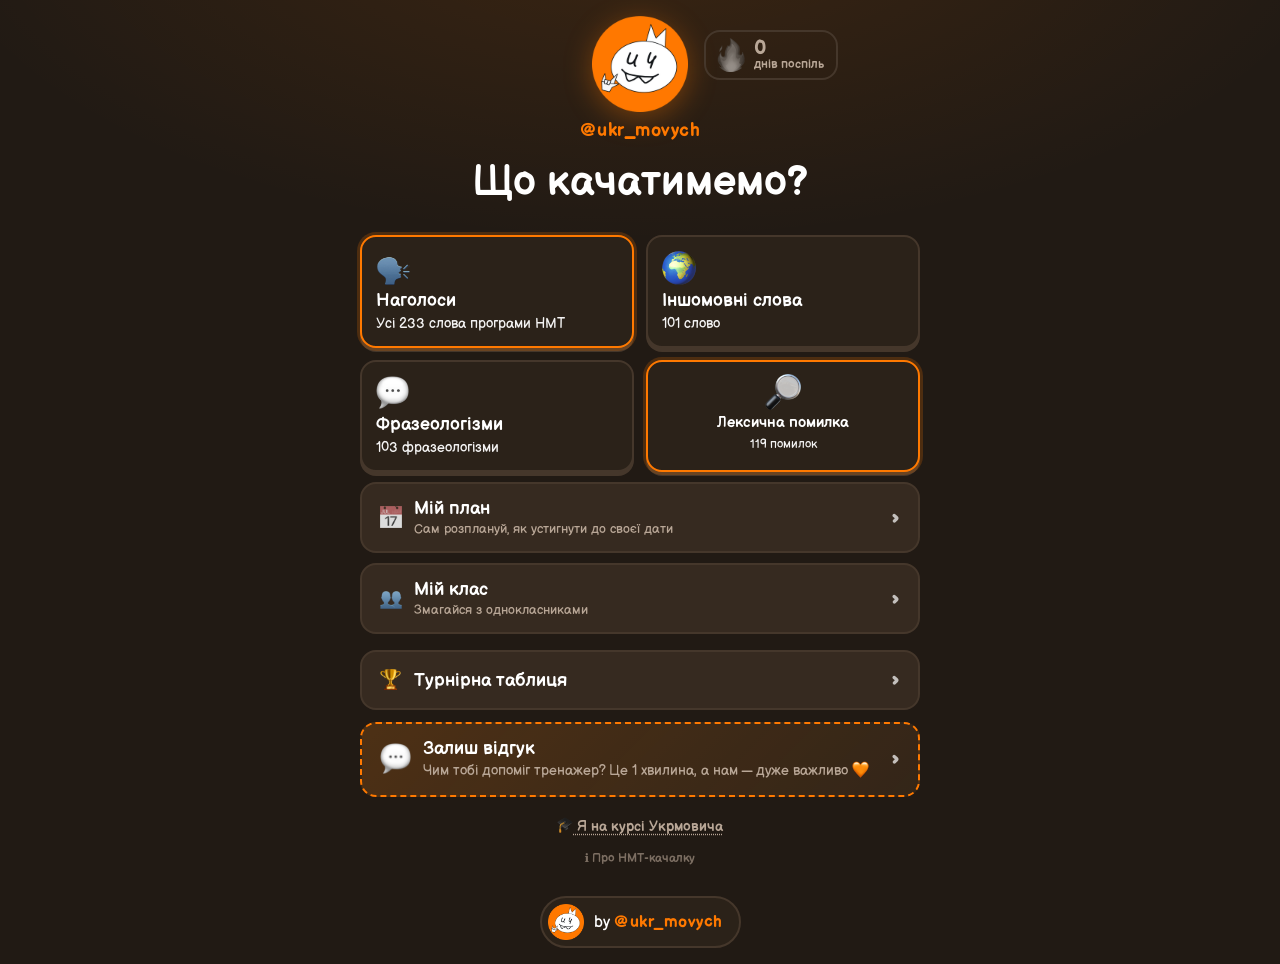
==== commit 72183073: "Шкільна копія: наголоси, іншомовні «Було на іспиті» + «З підручника», фразеологізми НМТ ч. 1–2, лекс" ====
--- a/index.html
+++ b/index.html
@@ -567,7 +567,7 @@
   <script type="text/plain" data-pro src="inshomovni-data.js?v=20261107q"></script>
   <script type="text/plain" data-pro src="inshomovni-notes.js?v=20261105b"></script>
   <script type="text/plain" data-code src="klych-rules.js?v=20261107v"></script>
-  <script type="text/plain" data-code src="script.js?v=20261108v"></script>
+  <script type="text/plain" data-code src="script.js?v=20261108w"></script>
   <script type="text/plain" data-code src="bot-gate.js?v=20261108b"></script> <!-- 🤖 мініапка — лише підписаним на @ukrmovych_bot -->
   <script type="text/plain" data-code src="slovospoluch.js?v=20261107a"></script>
   <script type="text/plain" data-code src="inshomovni.js?v=20261108b"></script>
@@ -602,7 +602,7 @@
   <script type="text/plain" data-code src="leaders-play.js?v=20261107a"></script> <!-- 🏁 «Грати» в турнірній таблиці --> <!-- 🦆 заклики до Спільноти в безкоштовних іграх -->
   <!-- 🔒 loader.js вантажить скрипти вище по черзі; дані PRO-ігор — лише тим, кому можна (функція pro-data) -->
   <script src="emoji.js?v=20261108c"></script> <!-- 😀 смайлики як у Telegram (на iPhone/Mac — рідні) -->
-  <script src="loader.js?v=20261108l"></script>
+  <script src="loader.js?v=20261108m"></script>
 
 </body>
 </html>
